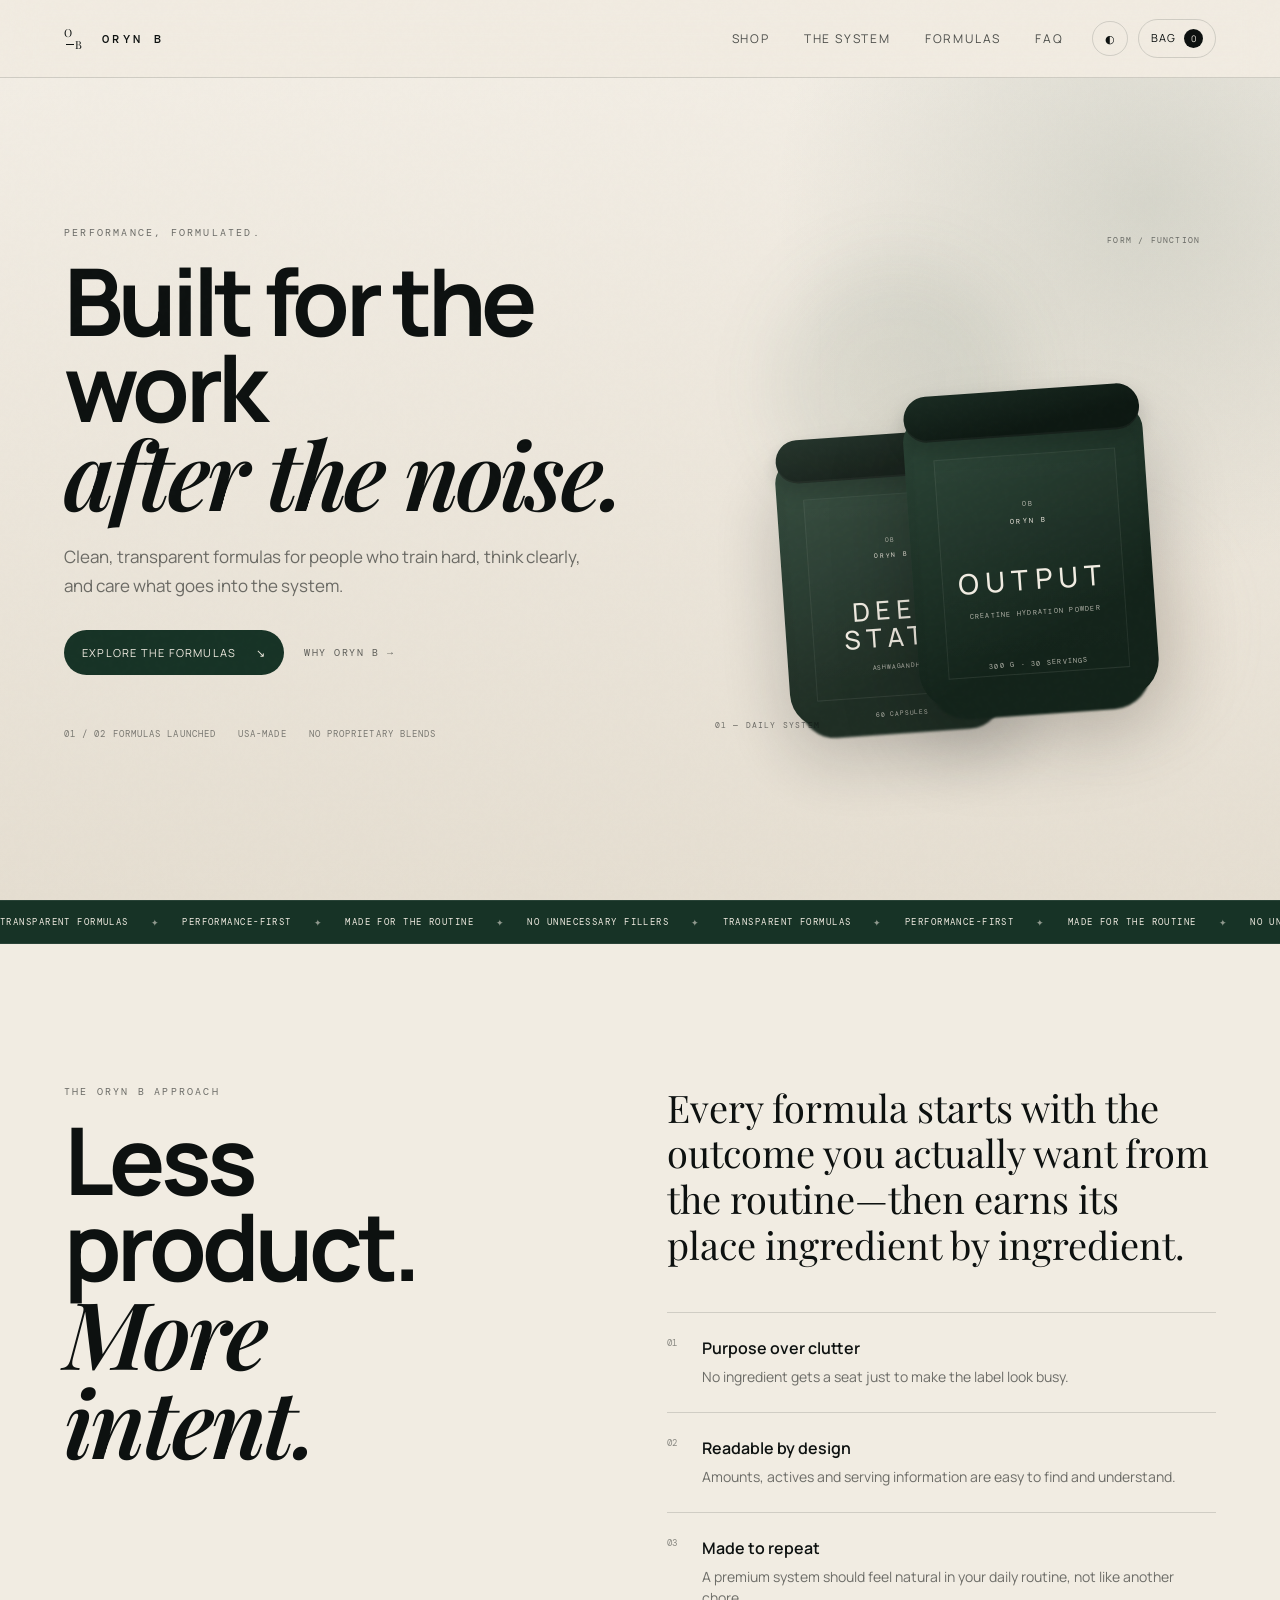
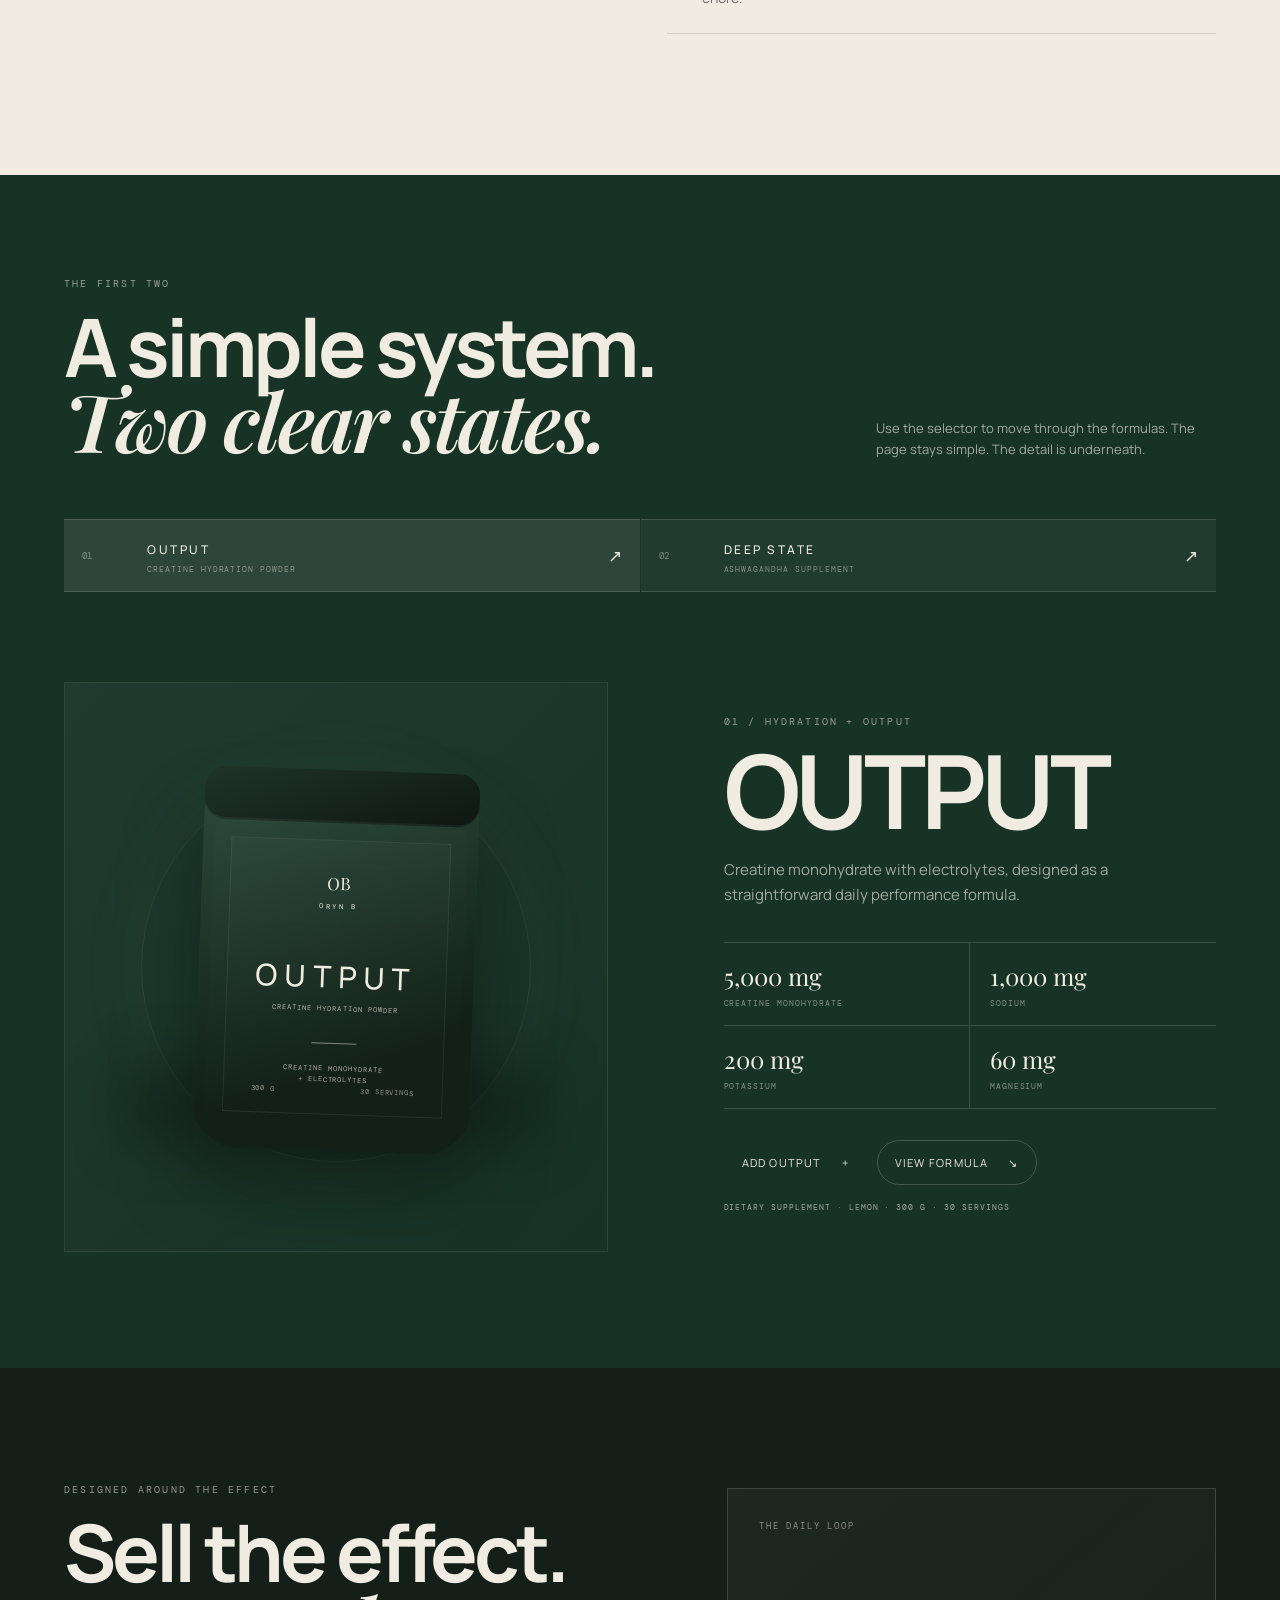
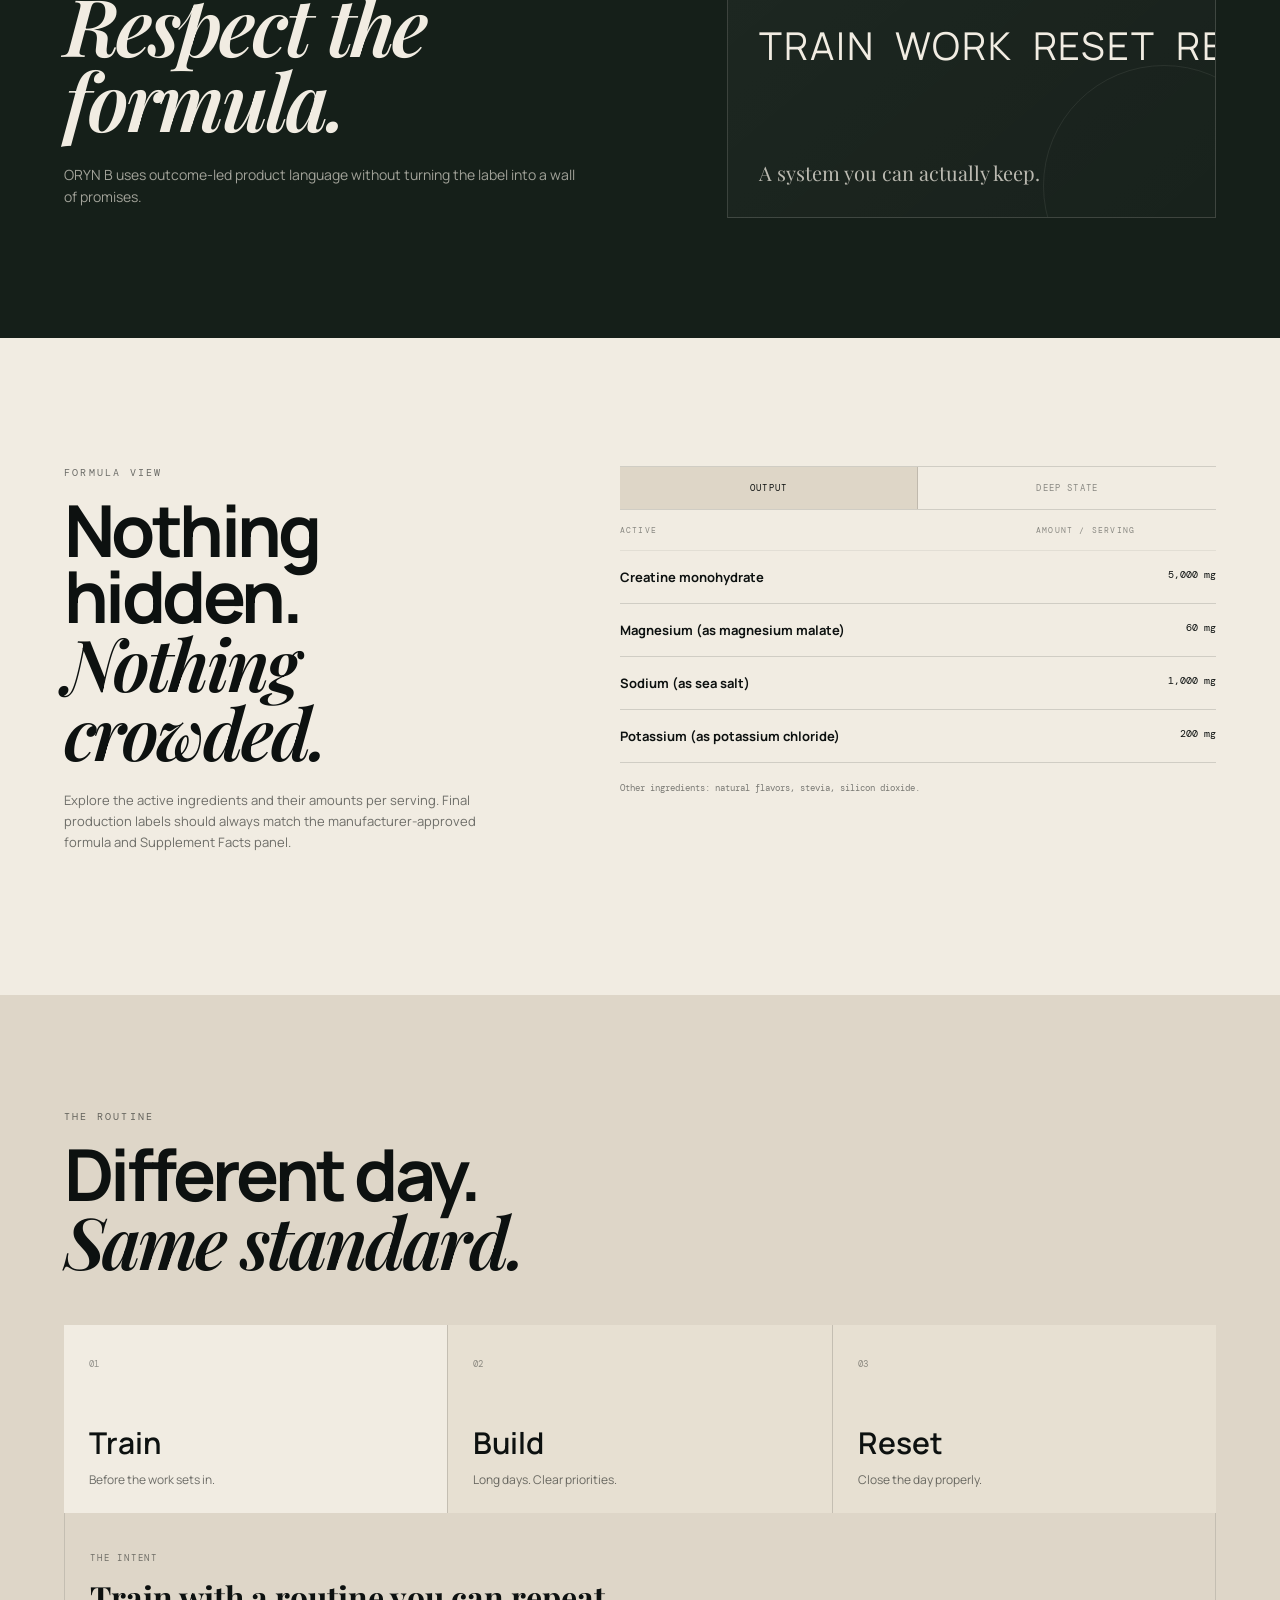
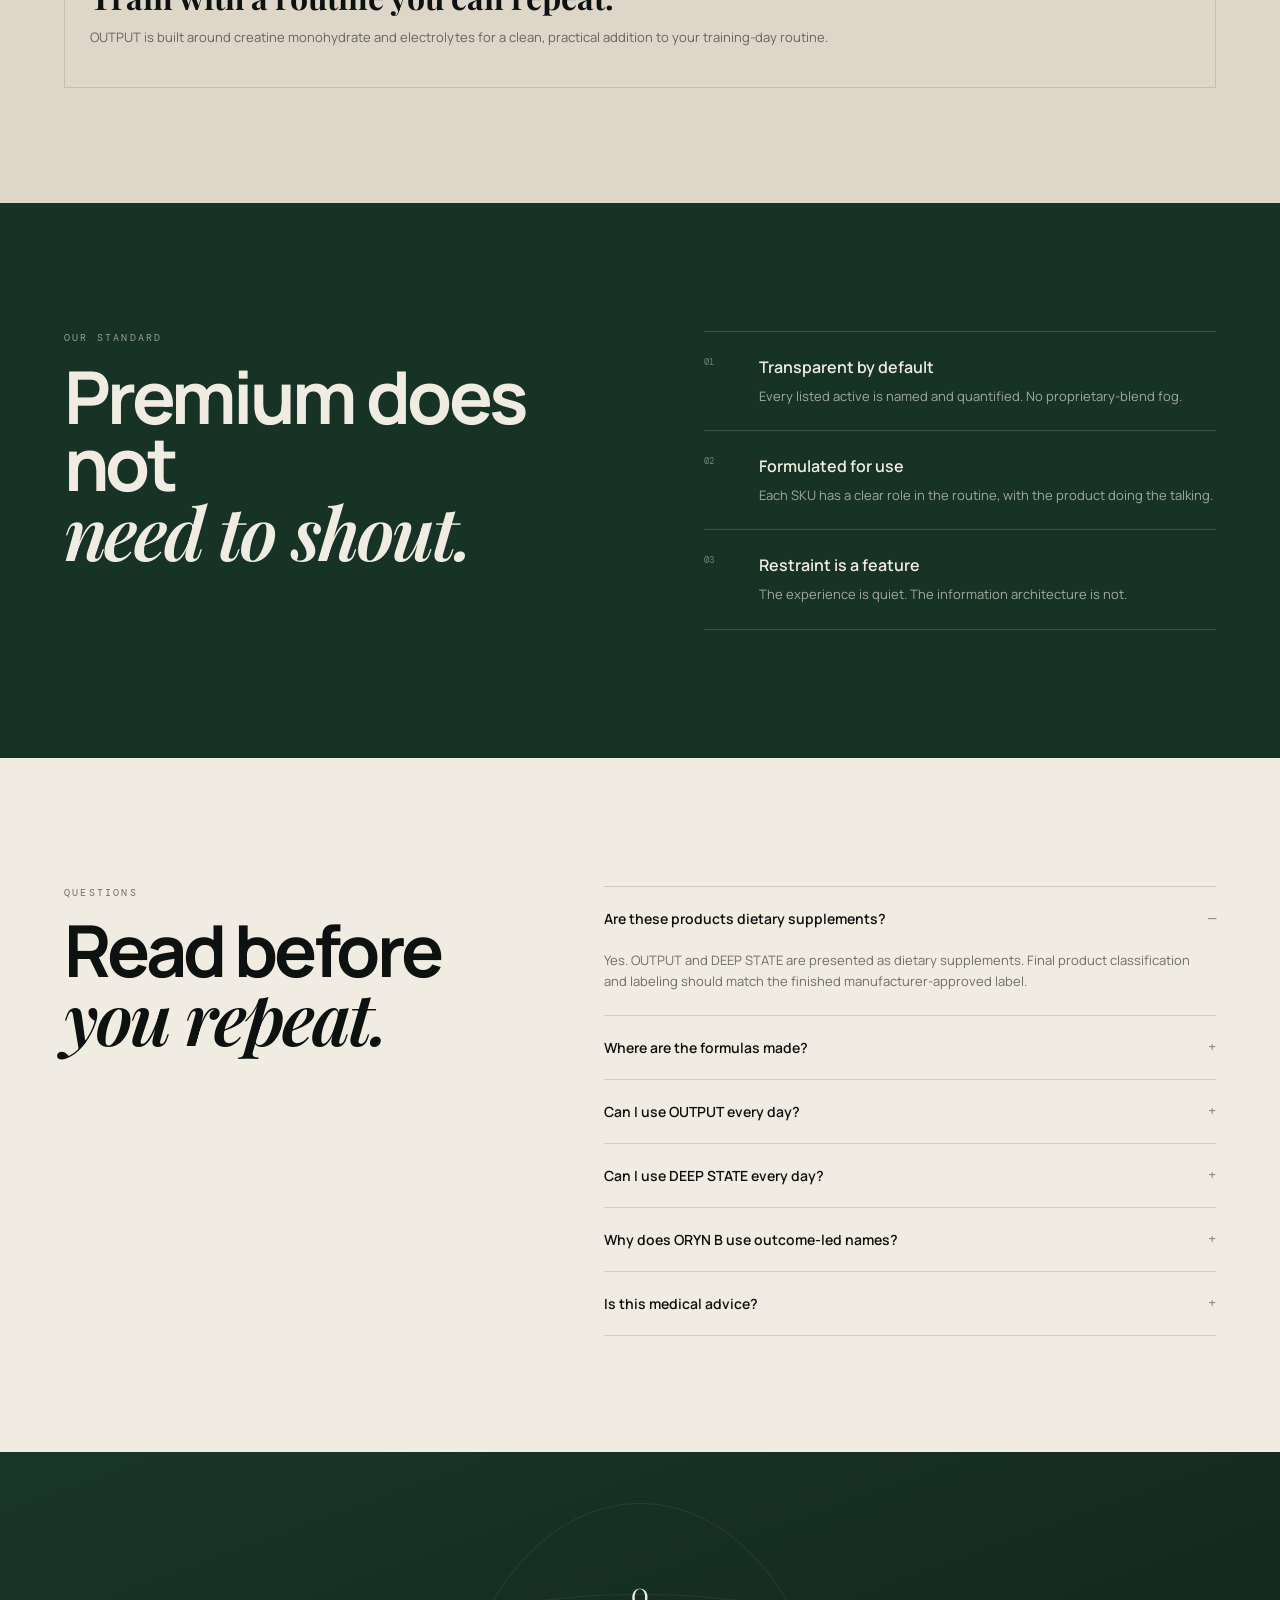
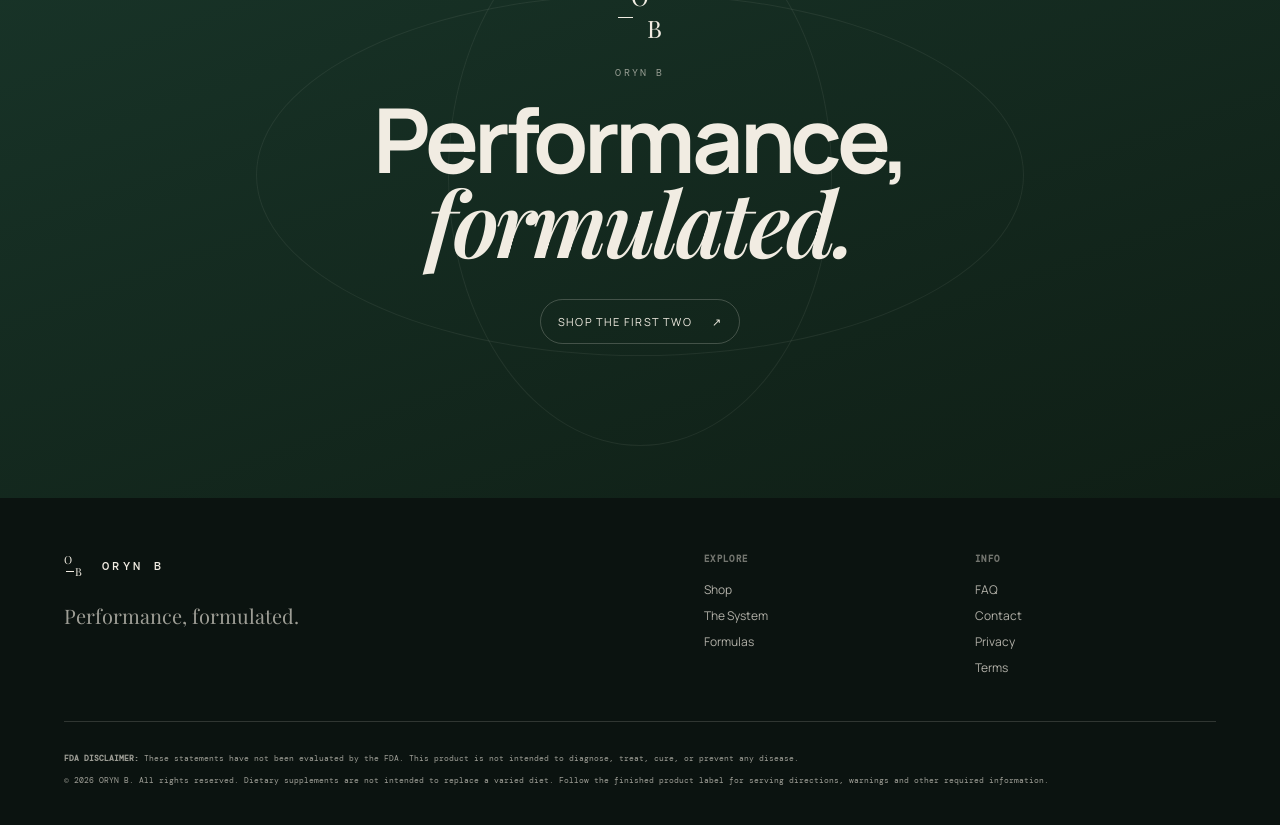
==== index.html @ 21171846 "Add files via upload" ====
<!doctype html>
<html lang="en">
<head>
  <meta charset="utf-8">
  <meta name="viewport" content="width=device-width, initial-scale=1">
  <meta name="theme-color" content="#102319">
  <meta name="description" content="ORYN B — performance, formulated. Focused formulas for the work, training and recovery that matter.">
  <title>ORYN B — Performance, Formulated.</title>
  <link rel="preconnect" href="https://fonts.googleapis.com">
  <link rel="preconnect" href="https://fonts.gstatic.com" crossorigin>
  <link href="https://fonts.googleapis.com/css2?family=DM+Mono:wght@400;500&family=Manrope:wght@400;500;600;700;800&family=Playfair+Display:ital,wght@0,500;0,600;0,700;1,500&display=swap" rel="stylesheet">
  <link rel="stylesheet" href="styles.css">
</head>
<body>
  <div class="site-noise" aria-hidden="true"></div>

  <header class="nav" id="top">
    <a class="brand-lockup" href="#top" aria-label="ORYN B home">
      <span class="brand-mark" aria-hidden="true"><span>O</span><i></i><span>B</span></span>
      <span class="brand-name">ORYN B</span>
    </a>

    <nav class="desktop-nav" aria-label="Primary">
      <a href="#shop">Shop</a>
      <a href="#system">The System</a>
      <a href="#formulas">Formulas</a>
      <a href="#faq">FAQ</a>
    </nav>

    <div class="nav-actions">
      <button class="ghost-icon" id="themeToggle" type="button" aria-label="Toggle color mode">◐</button>
      <button class="bag-button" id="bagOpen" type="button" aria-label="Open bag">Bag <span id="bagCount">0</span></button>
      <button class="menu-button" id="menuOpen" type="button" aria-label="Open menu">Menu</button>
    </div>
  </header>

  <main>
    <section class="hero section-pad">
      <div class="hero-copy reveal">
        <p class="eyebrow">PERFORMANCE, FORMULATED.</p>
        <h1>Built for the work<br><em>after the noise.</em></h1>
        <p class="hero-sub">Clean, transparent formulas for people who train hard, think clearly, and care what goes into the system.</p>
        <div class="hero-actions">
          <a class="button button-dark" href="#shop">Explore the formulas <span>↘</span></a>
          <a class="text-link" href="#system">Why ORYN B <span>→</span></a>
        </div>
        <div class="hero-meta">
          <span>01 / 02 formulas launched</span>
          <span>USA-made</span>
          <span>No proprietary blends</span>
        </div>
      </div>

      <div class="hero-visual reveal" aria-label="ORYN B product system visual">
        <div class="glow orb-one"></div>
        <div class="glow orb-two"></div>
        <div class="hero-grid-lines"></div>
        <div class="product-stage">
          <div class="product-card product-card-back">
            <div class="cap"></div>
            <div class="label">
              <span class="mini-mark">OB</span>
              <small>ORYN B</small>
              <strong>DEEP<br>STATE</strong>
              <span>ASHWAGANDHA</span>
              <div class="rule"></div>
              <span>60 CAPSULES</span>
            </div>
          </div>
          <div class="product-card product-card-front">
            <div class="cap"></div>
            <div class="label">
              <span class="mini-mark">OB</span>
              <small>ORYN B</small>
              <strong>OUTPUT</strong>
              <span>CREATINE HYDRATION POWDER</span>
              <div class="rule"></div>
              <span>300 G · 30 SERVINGS</span>
            </div>
            <div class="accent-orb"></div>
          </div>
        </div>
        <div class="floating-note note-top">FORM / FUNCTION</div>
        <div class="floating-note note-bottom">01 — DAILY SYSTEM</div>
      </div>
    </section>

    <section class="ticker" aria-label="Brand principles">
      <div class="ticker-track">
        <span>TRANSPARENT FORMULAS</span><b>✦</b><span>PERFORMANCE-FIRST</span><b>✦</b><span>MADE FOR THE ROUTINE</span><b>✦</b><span>NO UNNECESSARY FILLERS</span><b>✦</b>
        <span>TRANSPARENT FORMULAS</span><b>✦</b><span>PERFORMANCE-FIRST</span><b>✦</b><span>MADE FOR THE ROUTINE</span><b>✦</b><span>NO UNNECESSARY FILLERS</span><b>✦</b>
      </div>
    </section>

    <section class="section-pad intro-grid reveal" id="system">
      <div>
        <p class="eyebrow">THE ORYN B APPROACH</p>
        <h2>Less product.<br><em>More intent.</em></h2>
      </div>
      <div class="intro-copy">
        <p>Every formula starts with the outcome you actually want from the routine—then earns its place ingredient by ingredient.</p>
        <div class="principles">
          <article><span>01</span><h3>Purpose over clutter</h3><p>No ingredient gets a seat just to make the label look busy.</p></article>
          <article><span>02</span><h3>Readable by design</h3><p>Amounts, actives and serving information are easy to find and understand.</p></article>
          <article><span>03</span><h3>Made to repeat</h3><p>A premium system should feel natural in your daily routine, not like another chore.</p></article>
        </div>
      </div>
    </section>

    <section class="product-section" id="shop">
      <div class="section-pad shop-head reveal">
        <div>
          <p class="eyebrow">THE FIRST TWO</p>
          <h2>A simple system.<br><em>Two clear states.</em></h2>
        </div>
        <p class="shop-head-note">Use the selector to move through the formulas. The page stays simple. The detail is underneath.</p>
      </div>

      <div class="product-selector section-pad reveal">
        <button class="product-tab active" data-product="output" type="button">
          <span class="tab-num">01</span><span><strong>OUTPUT</strong><small>Creatine Hydration Powder</small></span><span class="tab-arrow">↗</span>
        </button>
        <button class="product-tab" data-product="deepstate" type="button">
          <span class="tab-num">02</span><span><strong>DEEP STATE</strong><small>Ashwagandha Supplement</small></span><span class="tab-arrow">↗</span>
        </button>
      </div>

      <div class="product-detail section-pad">
        <div class="product-art reveal" id="productArt">
          <div class="art-halo"></div>
          <div class="art-shadow"></div>
          <div class="art-bottle" data-art="output">
            <div class="art-cap"></div>
            <div class="art-label">
              <div class="label-brand"><span class="mini-mark">OB</span><span>ORYN B</span></div>
              <div class="label-spacer"></div>
              <div class="label-title">OUTPUT</div>
              <div class="label-sub">CREATINE HYDRATION POWDER</div>
              <div class="label-rule"></div>
              <div class="label-note">CREATINE MONOHYDRATE<br>+ ELECTROLYTES</div>
              <div class="label-bottom"><span>300 G</span><span>30 SERVINGS</span></div>
            </div>
          </div>
          <div class="art-bottle art-bottle-deep" data-art="deepstate" hidden>
            <div class="art-cap"></div>
            <div class="art-label">
              <div class="label-brand"><span class="mini-mark">OB</span><span>ORYN B</span></div>
              <div class="label-spacer"></div>
              <div class="label-title">DEEP<br>STATE</div>
              <div class="label-sub">ASHWAGANDHA SUPPLEMENT</div>
              <div class="label-rule"></div>
              <div class="label-note">KSM-66 ASHWAGANDHA<br>+ SUPPORTING ACTIVES</div>
              <div class="label-bottom"><span>60 CAPSULES</span><span>44 G</span></div>
            </div>
          </div>
        </div>

        <div class="product-copy reveal">
          <p class="eyebrow" id="productEyebrow">01 / HYDRATION + OUTPUT</p>
          <h2 id="productTitle">OUTPUT</h2>
          <p class="product-lede" id="productLede">Creatine monohydrate with electrolytes, designed as a straightforward daily performance formula.</p>
          <div class="quick-facts" id="quickFacts">
            <div><span>5,000 mg</span><small>creatine monohydrate</small></div>
            <div><span>1,000 mg</span><small>sodium</small></div>
            <div><span>200 mg</span><small>potassium</small></div>
            <div><span>60 mg</span><small>magnesium</small></div>
          </div>
          <div class="product-ctas">
            <button class="button button-dark add-button" data-add="output" type="button">Add OUTPUT <span>+</span></button>
            <button class="button button-light details-button" data-details="output" type="button">View formula <span>↘</span></button>
          </div>
          <p class="microcopy">Dietary supplement · Lemon · 300 g · 30 servings</p>
        </div>
      </div>
    </section>

    <section class="marquee-panel">
      <div class="section-pad marquee-copy reveal">
        <p class="eyebrow">DESIGNED AROUND THE EFFECT</p>
        <h2>Sell the effect.<br><em>Respect the formula.</em></h2>
        <p>ORYN B uses outcome-led product language without turning the label into a wall of promises.</p>
      </div>
      <div class="marquee-card reveal">
        <div class="card-label">THE DAILY LOOP</div>
        <div class="loop-line"><span>TRAIN</span><i></i><span>WORK</span><i></i><span>RESET</span><i></i><span>REPEAT</span></div>
        <div class="loop-sub">A system you can actually keep.</div>
      </div>
    </section>

    <section class="section-pad formula-section" id="formulas">
      <div class="section-title reveal">
        <p class="eyebrow">FORMULA VIEW</p>
        <h2>Nothing hidden.<br><em>Nothing crowded.</em></h2>
        <p>Explore the active ingredients and their amounts per serving. Final production labels should always match the manufacturer-approved formula and Supplement Facts panel.</p>
      </div>

      <div class="formula-view reveal">
        <div class="formula-controls" role="tablist" aria-label="Choose formula">
          <button class="formula-switch active" data-formula="output" type="button">OUTPUT</button>
          <button class="formula-switch" data-formula="deepstate" type="button">DEEP STATE</button>
        </div>
        <div class="formula-panel active" data-panel="output">
          <div class="formula-header"><span>ACTIVE</span><span>AMOUNT / SERVING</span></div>
          <div class="formula-row"><strong>Creatine monohydrate</strong><span>5,000 mg</span></div>
          <div class="formula-row"><strong>Magnesium (as magnesium malate)</strong><span>60 mg</span></div>
          <div class="formula-row"><strong>Sodium (as sea salt)</strong><span>1,000 mg</span></div>
          <div class="formula-row"><strong>Potassium (as potassium chloride)</strong><span>200 mg</span></div>
          <div class="formula-footer">Other ingredients: natural flavors, stevia, silicon dioxide.</div>
        </div>
        <div class="formula-panel" data-panel="deepstate">
          <div class="formula-header"><span>ACTIVE</span><span>AMOUNT / SERVING</span></div>
          <div class="formula-row"><strong>Vitamin D3</strong><span>20 mcg</span></div>
          <div class="formula-row"><strong>Vitamin B6</strong><span>2.5 mg</span></div>
          <div class="formula-row"><strong>Vitamin B12</strong><span>25 mcg</span></div>
          <div class="formula-row"><strong>KSM-66 Ashwagandha</strong><span>600 mg</span></div>
          <div class="formula-row"><strong>L-Arginine</strong><span>300 mg</span></div>
          <div class="formula-row"><strong>Maca</strong><span>150 mg</span></div>
          <div class="formula-row"><strong>Panax Ginseng</strong><span>100 mg</span></div>
          <div class="formula-row"><strong>Shatavari</strong><span>50 mg</span></div>
          <div class="formula-footer">Capsule: HPMC.</div>
        </div>
      </div>
    </section>

    <section class="section-pad situations">
      <div class="section-title reveal">
        <p class="eyebrow">THE ROUTINE</p>
        <h2>Different day.<br><em>Same standard.</em></h2>
      </div>
      <div class="situation-grid">
        <button class="situation-card active reveal" data-situation="train" type="button"><span>01</span><strong>Train</strong><p>Before the work sets in.</p></button>
        <button class="situation-card reveal" data-situation="build" type="button"><span>02</span><strong>Build</strong><p>Long days. Clear priorities.</p></button>
        <button class="situation-card reveal" data-situation="reset" type="button"><span>03</span><strong>Reset</strong><p>Close the day properly.</p></button>
      </div>
      <div class="situation-detail reveal" id="situationDetail">
        <span class="detail-kicker">THE INTENT</span>
        <h3 id="situationTitle">Train with a routine you can repeat.</h3>
        <p id="situationBody">OUTPUT is built around creatine monohydrate and electrolytes for a clean, practical addition to your training-day routine.</p>
      </div>
    </section>

    <section class="section-pad standards">
      <div class="standards-grid reveal">
        <div>
          <p class="eyebrow">OUR STANDARD</p>
          <h2>Premium does not<br><em>need to shout.</em></h2>
        </div>
        <div class="standards-list">
          <article><span>01</span><div><h3>Transparent by default</h3><p>Every listed active is named and quantified. No proprietary-blend fog.</p></div></article>
          <article><span>02</span><div><h3>Formulated for use</h3><p>Each SKU has a clear role in the routine, with the product doing the talking.</p></div></article>
          <article><span>03</span><div><h3>Restraint is a feature</h3><p>The experience is quiet. The information architecture is not.</p></div></article>
        </div>
      </div>
    </section>

    <section class="section-pad faq-section" id="faq">
      <div class="section-title reveal">
        <p class="eyebrow">QUESTIONS</p>
        <h2>Read before<br><em>you repeat.</em></h2>
      </div>
      <div class="faq-list reveal">
        <details open><summary>Are these products dietary supplements?</summary><p>Yes. OUTPUT and DEEP STATE are presented as dietary supplements. Final product classification and labeling should match the finished manufacturer-approved label.</p></details>
        <details><summary>Where are the formulas made?</summary><p>The current brand direction is USA-made. Production, quality controls, testing and final label details should be confirmed with the contracted manufacturer before launch.</p></details>
        <details><summary>Can I use OUTPUT every day?</summary><p>The intended concept is a daily creatine routine. Follow the final serving instructions on the finished label and consult a qualified healthcare professional for questions about your individual use.</p></details>
        <details><summary>Can I use DEEP STATE every day?</summary><p>The intended concept is a daily supplement routine. Follow the finished label's directions and consult a qualified healthcare professional for questions specific to you.</p></details>
        <details><summary>Why does ORYN B use outcome-led names?</summary><p>The naming system is designed to make the role of each product obvious at a glance: OUTPUT for the training/performance formula and DEEP STATE for the evening-focused formula.</p></details>
        <details><summary>Is this medical advice?</summary><p>No. ORYN B content is general product information and is not medical advice or a diagnosis.</p></details>
      </div>
    </section>

    <section class="closing section-pad reveal">
      <div class="closing-mark" aria-hidden="true"><span>O</span><i></i><span>B</span></div>
      <p class="eyebrow">ORYN B</p>
      <h2>Performance,<br><em>formulated.</em></h2>
      <a class="button button-light" href="#shop">Shop the first two <span>↗</span></a>
    </section>
  </main>

  <footer class="footer section-pad">
    <div class="footer-top">
      <div class="footer-brand">
        <a class="brand-lockup" href="#top">
          <span class="brand-mark" aria-hidden="true"><span>O</span><i></i><span>B</span></span>
          <span class="brand-name">ORYN B</span>
        </a>
        <p>Performance, formulated.</p>
      </div>
      <div class="footer-links">
        <div><strong>Explore</strong><a href="#shop">Shop</a><a href="#system">The System</a><a href="#formulas">Formulas</a></div>
        <div><strong>Info</strong><a href="#faq">FAQ</a><a href="mailto:hello@orynb.com">Contact</a><a href="privacy.html">Privacy</a><a href="terms.html">Terms</a></div>
      </div>
    </div>
    <div class="legal-copy">
      <p><strong>FDA DISCLAIMER:</strong> These statements have not been evaluated by the FDA. This product is not intended to diagnose, treat, cure, or prevent any disease.</p>
      <p>© <span id="year"></span> ORYN B. All rights reserved. Dietary supplements are not intended to replace a varied diet. Follow the finished product label for serving directions, warnings and other required information.</p>
    </div>
  </footer>

  <aside class="drawer" id="bagDrawer" aria-hidden="true">
    <div class="drawer-backdrop" data-close="bag"></div>
    <div class="drawer-panel">
      <div class="drawer-head"><span>Your bag</span><button class="close-button" data-close="bag" type="button">×</button></div>
      <div id="bagItems" class="bag-items"><div class="empty-state">Your bag is empty.<br><small>Pick your supply and lock in.</small></div></div>
      <div class="drawer-bottom">
        <div class="drawer-total"><span>Subtotal</span><strong id="bagTotal">$0</strong></div>
        <button class="button button-dark full" id="checkoutButton" type="button">Connect checkout <span>→</span></button>
        <p class="drawer-note">This GitHub build is storefront UI only. Connect Shopify, Stripe Checkout or another commerce backend before taking payment.</p>
      </div>
    </div>
  </aside>

  <aside class="modal" id="formulaModal" aria-hidden="true">
    <div class="modal-backdrop" data-close="modal"></div>
    <div class="modal-panel" role="dialog" aria-modal="true" aria-labelledby="modalTitle">
      <button class="close-button" data-close="modal" type="button">×</button>
      <p class="eyebrow" id="modalEyebrow">FORMULA</p>
      <h2 id="modalTitle">OUTPUT</h2>
      <p id="modalBody">A transparent look at the current formulation concept.</p>
      <div id="modalFacts"></div>
    </div>
  </aside>

  <aside class="mobile-menu" id="mobileMenu" aria-hidden="true">
    <div class="mobile-menu-inner">
      <button class="close-button" data-close="menu" type="button">×</button>
      <nav>
        <a href="#shop">Shop</a><a href="#system">The System</a><a href="#formulas">Formulas</a><a href="#faq">FAQ</a>
      </nav>
      <p>ORYN B / PERFORMANCE, FORMULATED.</p>
    </div>
  </aside>

  <div class="toast" id="toast" role="status" aria-live="polite"></div>

  <script src="script.js"></script>
</body>
</html>
---- styles.css ----
:root{
  --ink:#0d1110;
  --forest:#173326;
  --forest-2:#214335;
  --sage:#405a4a;
  --cream:#f1ece2;
  --paper:#e7e0d2;
  --sand:#d9c9b3;
  --line:rgba(241,236,226,.16);
  --line-dark:rgba(13,17,16,.14);
  --muted:rgba(241,236,226,.64);
  --muted-dark:rgba(13,17,16,.58);
  --serif:'Playfair Display', Georgia, serif;
  --sans:'Manrope', Arial, sans-serif;
  --mono:'DM Mono', monospace;
  --radius:28px;
  --shadow:0 32px 80px rgba(0,0,0,.22);
}
*{box-sizing:border-box}html{scroll-behavior:smooth}body{margin:0;background:var(--cream);color:var(--ink);font-family:var(--sans);overflow-x:hidden}.site-noise{position:fixed;inset:0;pointer-events:none;opacity:.04;z-index:50;background-image:url("data:image/svg+xml,%3Csvg viewBox='0 0 180 180' xmlns='http://www.w3.org/2000/svg'%3E%3Cfilter id='n'%3E%3CfeTurbulence type='fractalNoise' baseFrequency='.85' numOctaves='3' stitchTiles='stitch'/%3E%3C/filter%3E%3Crect width='100%25' height='100%25' filter='url(%23n)' opacity='.35'/%3E%3C/svg%3E")}.section-pad{padding-left:clamp(22px,5vw,92px);padding-right:clamp(22px,5vw,92px)}a{color:inherit;text-decoration:none}button{font:inherit;color:inherit}.nav{height:78px;padding:0 clamp(22px,5vw,92px);display:flex;align-items:center;justify-content:space-between;background:rgba(241,236,226,.9);backdrop-filter:blur(16px);position:sticky;top:0;z-index:40;border-bottom:1px solid var(--line-dark)}.brand-lockup{display:flex;align-items:center;gap:13px;min-width:max-content}.brand-name{font-family:var(--mono);letter-spacing:.28em;font-size:12px;font-weight:500}.brand-mark{display:grid;grid-template-columns:auto auto;grid-template-rows:auto auto;align-items:center;gap:0;width:25px;height:25px;font-size:11px;font-family:var(--serif);line-height:1}.brand-mark span:first-child{grid-area:1/1/2/3}.brand-mark i{height:1px;background:currentColor;display:block;grid-area:2/1/3/2;margin-left:2px;margin-right:2px}.brand-mark span:last-child{grid-area:2/2/3/3;margin-left:-1px}.desktop-nav{display:flex;gap:34px;margin-left:auto;margin-right:28px;font-size:12px;text-transform:uppercase;letter-spacing:.15em}.desktop-nav a,.footer-links a{opacity:.72;transition:.2s}.desktop-nav a:hover,.footer-links a:hover{opacity:1}.nav-actions{display:flex;align-items:center;gap:10px}.ghost-icon,.bag-button,.menu-button{border:1px solid var(--line-dark);background:transparent;border-radius:999px;padding:9px 12px;font-size:11px;letter-spacing:.08em;text-transform:uppercase;cursor:pointer}.bag-button span{display:inline-grid;place-items:center;min-width:19px;height:19px;border-radius:50%;margin-left:5px;background:var(--ink);color:var(--cream);font-size:9px}.menu-button{display:none}.hero{min-height:calc(100vh - 78px);display:grid;grid-template-columns:1.03fr .97fr;gap:5vw;align-items:center;padding-top:clamp(40px,6vw,86px);padding-bottom:clamp(55px,7vw,100px);background:radial-gradient(circle at 90% 15%,rgba(64,90,74,.15),transparent 28%),linear-gradient(180deg,#f2ede4 0%,#e5ded1 100%)}.eyebrow{font-family:var(--mono);font-size:10px;letter-spacing:.22em;text-transform:uppercase;opacity:.58;margin:0 0 19px}.hero h1,.section-title h2,.shop-head h2,.intro-grid h2,.marquee-copy h2,.standards h2,.closing h2{font-size:clamp(49px,7.3vw,104px);line-height:.92;letter-spacing:-.05em;margin:0;font-weight:700}.hero h1 em,.section-title h2 em,.shop-head h2 em,.intro-grid h2 em,.marquee-copy h2 em,.standards h2 em,.closing h2 em{font-family:var(--serif);font-weight:600;letter-spacing:-.04em}.hero-sub{max-width:545px;font-size:17px;line-height:1.65;color:var(--muted-dark);margin:25px 0 0}.hero-actions{display:flex;gap:20px;align-items:center;margin-top:30px}.button{display:inline-flex;align-items:center;justify-content:center;gap:20px;border-radius:999px;border:1px solid transparent;padding:14px 17px;font-size:11px;letter-spacing:.11em;text-transform:uppercase;cursor:pointer;transition:transform .2s ease,background .2s ease}.button:hover{transform:translateY(-2px)}.button-dark{background:var(--forest);color:var(--cream)}.button-light{background:transparent;border-color:var(--line-dark)}.full{width:100%}.text-link{font-family:var(--mono);font-size:10px;letter-spacing:.15em;text-transform:uppercase;opacity:.62}.text-link:hover{opacity:1}.hero-meta{margin-top:53px;display:flex;gap:22px;flex-wrap:wrap;font-family:var(--mono);font-size:9px;letter-spacing:.12em;text-transform:uppercase;opacity:.5}.hero-visual{min-height:590px;position:relative;display:grid;place-items:center}.hero-grid-lines{position:absolute;inset:7% 0;background:linear-gradient(90deg,transparent 49.8%,rgba(13,17,16,.08) 50%,transparent 50.2%),linear-gradient(0deg,transparent 49.8%,rgba(13,17,16,.08) 50%,transparent 50.2%);background-size:50% 100%,100% 50%;mask-image:radial-gradient(circle,#000 0 42%,transparent 75%)}.glow{position:absolute;border-radius:50%;filter:blur(35px);opacity:.55}.orb-one{width:250px;height:250px;background:rgba(64,90,74,.18);left:16%;top:12%}.orb-two{width:180px;height:180px;background:rgba(217,201,179,.48);right:4%;bottom:10%}.product-stage{position:relative;width:min(430px,80%);height:550px;transform:rotate(-4deg)}.product-card{position:absolute;width:57%;aspect-ratio:.82;bottom:9%;border-radius:26px 26px 38px 38px;background:linear-gradient(155deg,#2b4436,#13231a 70%);box-shadow:var(--shadow);overflow:visible}.product-card:before{content:"";position:absolute;inset:6% 4% -4%;background:inherit;border-radius:inherit;filter:blur(1px);z-index:-1}.product-card-back{left:6%;transform:scale(.92) translateY(24px);opacity:.94}.product-card-front{right:4%;z-index:2}.cap{position:absolute;top:-7%;left:1%;right:1%;height:16%;border-radius:24px;background:linear-gradient(170deg,#1b2c23,#0d1812 68%);box-shadow:inset 0 -2px rgba(255,255,255,.04),0 10px 20px rgba(0,0,0,.18)}.label{position:absolute;inset:15% 12% 10%;border:1px solid rgba(241,236,226,.08);display:flex;flex-direction:column;align-items:center;text-align:center;color:var(--cream);padding:13% 8% 8%;background:linear-gradient(180deg,rgba(255,255,255,.02),rgba(255,255,255,0))}.mini-mark{font-family:var(--serif);font-size:17px}.label small{font-family:var(--mono);letter-spacing:.33em;font-size:7px;margin-top:8px}.label strong{font-size:28px;letter-spacing:.22em;font-weight:500;margin-top:40px;line-height:1.05}.label span{font-family:var(--mono);font-size:7px;letter-spacing:.18em;margin-top:13px;opacity:.7}.rule{height:1px;width:34%;background:rgba(241,236,226,.55);margin-top:29px}.floating-note{position:absolute;font-family:var(--mono);font-size:8px;letter-spacing:.15em;color:rgba(13,17,16,.55);text-transform:uppercase}.note-top{right:3%;top:8%}.note-bottom{left:5%;bottom:8%}.ticker{background:var(--forest);color:var(--cream);overflow:hidden;white-space:nowrap;border-top:1px solid rgba(255,255,255,.08);border-bottom:1px solid rgba(255,255,255,.08)}.ticker-track{display:inline-flex;align-items:center;gap:22px;padding:15px 0;min-width:max-content;animation:marquee 27s linear infinite;font-family:var(--mono);font-size:9px;letter-spacing:.16em}.ticker b{font-family:var(--serif);font-weight:500;opacity:.55}@keyframes marquee{from{transform:translateX(0)}to{transform:translateX(-50%)}}.intro-grid{display:grid;grid-template-columns:.9fr 1.1fr;gap:12vw;padding-top:clamp(85px,11vw,170px);padding-bottom:clamp(85px,11vw,170px)}.intro-copy>p{font-family:var(--serif);font-size:clamp(25px,3vw,38px);line-height:1.2;max-width:660px;margin:0}.principles{margin-top:45px;border-top:1px solid var(--line-dark)}.principles article{display:grid;grid-template-columns:35px 1fr;grid-template-rows:auto auto;padding:24px 0;border-bottom:1px solid var(--line-dark)}.principles span{font-family:var(--mono);font-size:9px;opacity:.45}.principles h3{margin:0;font-size:16px;font-weight:600}.principles p{grid-column:2;margin:7px 0 0;max-width:560px;color:var(--muted-dark);font-size:14px;line-height:1.55}.product-section{background:var(--forest);color:var(--cream);padding-top:clamp(75px,8vw,125px);padding-bottom:clamp(80px,9vw,135px)}.shop-head{display:grid;grid-template-columns:1fr 340px;gap:80px;align-items:end}.shop-head h2{font-size:clamp(46px,6.3vw,86px)}.shop-head-note{margin:0;color:var(--muted);font-size:13px;line-height:1.6}.product-selector{display:grid;grid-template-columns:1fr 1fr;margin-top:60px;gap:1px}.product-tab{background:rgba(255,255,255,.045);border:0;border-top:1px solid var(--line);border-bottom:1px solid var(--line);padding:17px 18px;display:grid;grid-template-columns:45px 1fr 30px;gap:20px;align-items:center;text-align:left;cursor:pointer;color:var(--cream);transition:.25s}.product-tab.active{background:rgba(241,236,226,.1)}.product-tab:hover{background:rgba(241,236,226,.08)}.tab-num{font-family:var(--mono);font-size:9px;opacity:.42}.product-tab strong{font-size:12px;letter-spacing:.21em;font-weight:500}.product-tab small{display:block;font-family:var(--mono);font-size:8px;letter-spacing:.12em;opacity:.47;margin-top:5px;text-transform:uppercase}.tab-arrow{font-size:17px;text-align:right}.product-detail{display:grid;grid-template-columns:1.05fr .95fr;gap:9vw;align-items:center;padding-top:90px}.product-art{min-height:570px;position:relative;display:grid;place-items:center;background:radial-gradient(circle at 50% 48%,rgba(116,143,125,.22),transparent 35%),linear-gradient(135deg,rgba(255,255,255,.04),rgba(255,255,255,0));border:1px solid rgba(241,236,226,.08);overflow:hidden}.art-halo{position:absolute;width:390px;height:390px;border-radius:50%;border:1px solid rgba(241,236,226,.07);box-shadow:0 0 80px rgba(217,201,179,.05)}.art-shadow{position:absolute;width:420px;height:80px;background:rgba(0,0,0,.25);filter:blur(28px);bottom:19%}.art-bottle{position:relative;width:min(275px,52%);aspect-ratio:.78;transform:rotate(2deg);border-radius:24px 24px 30px 30px;background:linear-gradient(160deg,#2b493a,#122018 72%);box-shadow:0 38px 80px rgba(0,0,0,.34);z-index:2}.art-bottle:after{content:"";position:absolute;inset:7% 4% -2%;background:inherit;border-radius:inherit;z-index:-1;filter:blur(1px)}.art-cap{position:absolute;left:0;right:0;top:-6%;height:15%;border-radius:21px;background:linear-gradient(160deg,#203428,#0d1712);box-shadow:inset 0 -2px rgba(255,255,255,.05)}.art-label{position:absolute;inset:14% 10% 8%;border:1px solid rgba(241,236,226,.08);padding:11% 10% 7%;display:flex;flex-direction:column;align-items:center;text-align:center;background:linear-gradient(180deg,rgba(255,255,255,.018),rgba(255,255,255,0))}.label-brand{display:flex;flex-direction:column;align-items:center;gap:8px;font-family:var(--mono);font-size:7px;letter-spacing:.35em}.label-brand .mini-mark{font-family:var(--serif);font-size:17px;letter-spacing:0}.label-spacer{flex:1}.label-title{font-size:30px;letter-spacing:.24em;font-weight:500;line-height:1}.label-sub{font-family:var(--mono);font-size:7px;letter-spacing:.15em;margin-top:12px;opacity:.72}.label-rule{height:1px;width:28%;background:rgba(241,236,226,.5);margin:30px 0 20px}.label-note{font-family:var(--mono);font-size:7px;line-height:1.55;letter-spacing:.14em;opacity:.68}.label-bottom{margin-top:auto;width:100%;display:flex;justify-content:space-between;gap:12px;font-family:var(--mono);font-size:7px;letter-spacing:.12em;opacity:.58}.product-copy .eyebrow{color:var(--cream)}.product-copy h2{font-size:clamp(60px,8vw,108px);line-height:.84;letter-spacing:-.05em;margin:0}.product-lede{max-width:500px;color:var(--muted);font-size:15px;line-height:1.65;margin:25px 0 34px}.quick-facts{display:grid;grid-template-columns:1fr 1fr;border-top:1px solid var(--line);border-bottom:1px solid var(--line);margin-bottom:31px}.quick-facts div{padding:17px 0;border-bottom:1px solid var(--line);display:flex;flex-direction:column;gap:6px}.quick-facts div:nth-last-child(-n+2){border-bottom:0}.quick-facts div:nth-child(odd){padding-right:20px;border-right:1px solid var(--line)}.quick-facts div:nth-child(even){padding-left:20px}.quick-facts span{font-family:var(--serif);font-size:24px}.quick-facts small{font-family:var(--mono);font-size:8px;letter-spacing:.12em;text-transform:uppercase;opacity:.5}.product-ctas{display:flex;gap:10px;flex-wrap:wrap}.product-copy .button-light{color:var(--cream);border-color:rgba(241,236,226,.2)}.microcopy{font-family:var(--mono);font-size:8px;letter-spacing:.12em;text-transform:uppercase;color:var(--muted);margin-top:17px}.marquee-panel{background:#151f19;color:var(--cream);display:grid;grid-template-columns:1.08fr .92fr;padding:clamp(80px,9vw,130px) clamp(22px,5vw,92px);gap:7vw;align-items:center}.marquee-copy{padding:0}.marquee-copy h2{font-size:clamp(51px,6.2vw,85px)}.marquee-copy>p:last-child{max-width:520px;color:var(--muted);font-size:14px;line-height:1.6;margin-top:26px}.marquee-card{min-height:330px;border:1px solid var(--line);padding:31px;display:flex;flex-direction:column;justify-content:space-between;background:linear-gradient(140deg,rgba(255,255,255,.04),rgba(255,255,255,.01));position:relative;overflow:hidden}.marquee-card:after{content:"";position:absolute;width:240px;height:240px;border-radius:50%;right:-70px;bottom:-90px;border:1px solid rgba(241,236,226,.08)}.card-label,.detail-kicker{font-family:var(--mono);font-size:9px;letter-spacing:.2em;text-transform:uppercase;opacity:.52}.loop-line{font-size:clamp(24px,3vw,40px);display:flex;align-items:center;gap:10px;letter-spacing:.05em}.loop-line i{width:9px;height:9px;border-radius:50%;background:var(--sand);opacity:.75}.loop-sub{font-family:var(--serif);font-size:20px;opacity:.75}.formula-section{padding-top:clamp(80px,10vw,150px);padding-bottom:clamp(85px,10vw,150px);display:grid;grid-template-columns:.85fr 1.15fr;gap:9vw;align-items:start}.section-title h2{font-size:clamp(46px,5.6vw,76px)}.section-title>p:last-child{max-width:480px;font-size:13px;line-height:1.65;color:var(--muted-dark);margin-top:22px}.formula-view{border-top:1px solid var(--line-dark)}.formula-controls{display:flex;border-bottom:1px solid var(--line-dark)}.formula-switch{flex:1;border:0;border-right:1px solid var(--line-dark);padding:15px;background:transparent;font-family:var(--mono);font-size:9px;letter-spacing:.13em;text-transform:uppercase;cursor:pointer;opacity:.45}.formula-switch:last-child{border-right:0}.formula-switch.active{opacity:1;background:#ded6c7}.formula-panel{display:none}.formula-panel.active{display:block}.formula-header,.formula-row{display:grid;grid-template-columns:1fr 180px;gap:20px}.formula-header{padding:15px 0;font-family:var(--mono);font-size:8px;letter-spacing:.15em;opacity:.45;border-bottom:1px solid var(--line-dark)}.formula-row{padding:17px 0;border-bottom:1px solid var(--line-dark);font-size:13px}.formula-row span{font-family:var(--mono);font-size:10px;text-align:right}.formula-footer{padding:18px 0;font-family:var(--mono);font-size:9px;line-height:1.6;opacity:.52}.situations{padding-top:clamp(80px,9vw,140px);padding-bottom:clamp(80px,9vw,140px);background:#ded6c8}.situation-grid{display:grid;grid-template-columns:repeat(3,1fr);gap:1px;margin-top:48px;background:rgba(13,17,16,.12)}.situation-card{background:#e7e0d2;border:0;padding:25px;text-align:left;cursor:pointer;min-height:180px;position:relative;transition:.25s}.situation-card:hover,.situation-card.active{background:#f1ece2}.situation-card span{font-family:var(--mono);font-size:9px;opacity:.42}.situation-card strong{display:block;font-size:30px;font-weight:600;margin-top:50px}.situation-card p{font-size:12px;color:var(--muted-dark);margin:8px 0 0}.situation-detail{border:1px solid rgba(13,17,16,.12);border-top:0;padding:31px 25px;min-height:175px}.situation-detail h3{font-family:var(--serif);font-size:32px;line-height:1.1;max-width:800px;margin:13px 0}.situation-detail p{max-width:750px;margin:0;color:var(--muted-dark);font-size:13px;line-height:1.6}.standards{padding-top:clamp(90px,10vw,145px);padding-bottom:clamp(90px,10vw,145px);background:var(--forest);color:var(--cream)}.standards-grid{display:grid;grid-template-columns:1fr 1fr;gap:10vw;align-items:start}.standards h2{font-size:clamp(47px,5.7vw,79px)}.standards-list{border-top:1px solid var(--line)}.standards-list article{display:grid;grid-template-columns:35px 1fr;gap:20px;padding:24px 0;border-bottom:1px solid var(--line)}.standards-list article>span{font-family:var(--mono);font-size:9px;opacity:.42}.standards-list h3{margin:0;font-size:16px;font-weight:600}.standards-list p{margin:8px 0 0;font-size:13px;line-height:1.55;color:var(--muted)}.faq-section{padding-top:clamp(80px,10vw,150px);padding-bottom:clamp(70px,9vw,130px);display:grid;grid-template-columns:.82fr 1.18fr;gap:9vw}.faq-list{border-top:1px solid var(--line-dark)}details{border-bottom:1px solid var(--line-dark)}summary{list-style:none;cursor:pointer;display:flex;justify-content:space-between;gap:20px;padding:22px 0;font-size:14px;font-weight:600}summary::-webkit-details-marker{display:none}summary:after{content:"+";font-family:var(--mono);font-weight:400;opacity:.45}details[open] summary:after{content:"—"}details p{max-width:760px;padding:0 20px 23px 0;margin:0;color:var(--muted-dark);font-size:13px;line-height:1.65}.closing{padding-top:clamp(85px,10vw,150px);padding-bottom:clamp(110px,12vw,180px);background:linear-gradient(160deg,#19362a,#0f1e15);color:var(--cream);text-align:center;position:relative;overflow:hidden}.closing:before,.closing:after{content:"";position:absolute;border:1px solid rgba(241,236,226,.07);border-radius:50%;inset:8% 35%}.closing:after{inset:22% 20%}.closing-mark{position:relative;z-index:2;display:grid;grid-template-columns:1fr 1fr;grid-template-rows:1fr 1fr;width:58px;height:58px;margin:0 auto 28px;font-family:var(--serif);font-size:24px}.closing-mark span:first-child{grid-area:1/1/2/3}.closing-mark i{height:1px;background:currentColor;grid-area:2/1/3/2;margin:5px 7px 0}.closing-mark span:last-child{grid-area:2/2/3/3}.closing .eyebrow{color:var(--cream)}.closing h2{position:relative;z-index:2;font-size:clamp(53px,7vw,96px)}.closing .button{position:relative;z-index:2;margin-top:34px;color:var(--cream);border-color:rgba(241,236,226,.22)}.footer{background:#0b1310;color:var(--cream);padding-top:55px;padding-bottom:30px}.footer-top{display:grid;grid-template-columns:1fr 1fr;gap:10vw}.footer-brand p{color:var(--muted);font-family:var(--serif);font-size:20px;margin:24px 0 0}.footer-links{display:grid;grid-template-columns:1fr 1fr;gap:30px}.footer-links div{display:flex;flex-direction:column;gap:9px}.footer-links strong{font-family:var(--mono);font-size:9px;letter-spacing:.15em;text-transform:uppercase;margin-bottom:7px;opacity:.45}.footer-links a{font-size:12px}.legal-copy{border-top:1px solid var(--line);margin-top:45px;padding-top:22px;font-family:var(--mono);font-size:8px;line-height:1.7;color:var(--muted)}.drawer,.modal,.mobile-menu{position:fixed;inset:0;z-index:60;display:none}.drawer.open,.modal.open,.mobile-menu.open{display:block}.drawer-backdrop,.modal-backdrop{position:absolute;inset:0;background:rgba(4,10,7,.65);backdrop-filter:blur(5px)}.drawer-panel{position:absolute;top:0;right:0;height:100%;width:min(480px,100%);background:var(--cream);padding:25px;display:flex;flex-direction:column;box-shadow:-30px 0 80px rgba(0,0,0,.22)}.drawer-head,.modal-panel .eyebrow{display:flex;justify-content:space-between;align-items:center}.drawer-head{font-family:var(--mono);font-size:10px;letter-spacing:.16em;text-transform:uppercase;padding-bottom:20px;border-bottom:1px solid var(--line-dark)}.close-button{border:1px solid var(--line-dark);background:transparent;border-radius:999px;width:34px;height:34px;cursor:pointer}.bag-items{flex:1;padding-top:20px;overflow:auto}.empty-state{font-family:var(--serif);font-size:28px;line-height:1.15;padding-top:25vh}.empty-state small{font-family:var(--mono);font-size:9px;letter-spacing:.11em;line-height:1.6;color:var(--muted-dark)}.bag-item{display:grid;grid-template-columns:1fr auto;gap:20px;padding:19px 0;border-bottom:1px solid var(--line-dark)}.bag-item strong{font-size:13px}.bag-item small{display:block;font-family:var(--mono);font-size:8px;letter-spacing:.12em;opacity:.5;margin-top:5px}.bag-item button{border:1px solid var(--line-dark);background:transparent;border-radius:999px;padding:7px 10px;font-size:10px;cursor:pointer}.drawer-bottom{border-top:1px solid var(--line-dark);padding-top:18px}.drawer-total{display:flex;justify-content:space-between;font-family:var(--mono);font-size:10px;letter-spacing:.12em;text-transform:uppercase;margin-bottom:15px}.drawer-note{font-family:var(--mono);font-size:8px;line-height:1.5;color:var(--muted-dark);margin:11px 0 0}.modal-panel{position:absolute;left:50%;top:50%;transform:translate(-50%,-50%);width:min(700px,calc(100% - 36px));max-height:82vh;overflow:auto;background:var(--cream);padding:30px}.modal-panel h2{font-size:58px;letter-spacing:-.05em;line-height:.9;margin:5px 0}.modal-panel>p:not(.eyebrow){max-width:600px;color:var(--muted-dark);font-size:13px;line-height:1.6}.modal-panel .close-button{position:absolute;right:22px;top:22px}.modal-fact{display:grid;grid-template-columns:1fr auto;gap:20px;padding:14px 0;border-bottom:1px solid var(--line-dark);font-size:12px}.modal-fact span:last-child{font-family:var(--mono);font-size:10px}.mobile-menu{background:var(--forest);color:var(--cream);padding:26px}.mobile-menu-inner{height:100%;display:flex;flex-direction:column;align-items:flex-end}.mobile-menu nav{width:100%;margin-top:18vh;display:flex;flex-direction:column;align-items:flex-start;gap:18px}.mobile-menu nav a{font-size:42px;line-height:.95;letter-spacing:-.04em}.mobile-menu p{margin-top:auto;width:100%;font-family:var(--mono);font-size:9px;letter-spacing:.14em;opacity:.45}.toast{position:fixed;left:50%;bottom:24px;transform:translate(-50%,20px);opacity:0;pointer-events:none;z-index:80;background:var(--forest);color:var(--cream);border:1px solid rgba(241,236,226,.15);padding:12px 17px;border-radius:999px;font-family:var(--mono);font-size:9px;letter-spacing:.08em;text-transform:uppercase;transition:.25s}.toast.show{transform:translate(-50%,0);opacity:1}.reveal{opacity:0;transform:translateY(22px);transition:opacity .7s ease,transform .7s ease}.reveal.visible{opacity:1;transform:none}@media(max-width:900px){.desktop-nav{display:none}.menu-button{display:block}.hero{grid-template-columns:1fr}.hero-visual{min-height:500px}.intro-grid,.formula-section,.faq-section,.standards-grid,.marquee-panel{grid-template-columns:1fr;gap:60px}.shop-head{grid-template-columns:1fr;gap:30px}.product-selector{grid-template-columns:1fr}.product-detail{grid-template-columns:1fr;gap:55px}.product-copy h2{font-size:80px}.marquee-panel{padding-left:clamp(22px,5vw,92px);padding-right:clamp(22px,5vw,92px)}.footer-top{grid-template-columns:1fr;gap:50px}}
@media(max-width:620px){.nav{height:68px}.ghost-icon{display:none}.hero{min-height:auto;padding-top:54px}.hero h1{font-size:54px}.hero-sub{font-size:15px}.hero-meta{margin-top:35px}.hero-visual{min-height:420px}.product-stage{height:400px}.product-card{width:57%}.label strong{font-size:22px}.ticker-track{font-size:8px;gap:14px}.intro-grid{padding-top:75px;padding-bottom:75px}.intro-grid h2,.shop-head h2,.section-title h2,.standards h2{font-size:48px}.product-section{padding-top:70px;padding-bottom:80px}.product-detail{padding-top:55px}.product-art{min-height:470px}.art-bottle{width:54%}.product-copy h2{font-size:72px}.quick-facts{grid-template-columns:1fr}.quick-facts div,.quick-facts div:nth-child(odd),.quick-facts div:nth-child(even){padding:14px 0;border-right:0;border-bottom:1px solid var(--line)}.quick-facts div:last-child{border-bottom:0}.marquee-card{min-height:280px}.loop-line{font-size:20px;gap:6px}.loop-line i{width:6px;height:6px}.formula-header,.formula-row{grid-template-columns:1fr 115px}.situation-grid{grid-template-columns:1fr}.situation-card{min-height:145px}.situation-card strong{margin-top:28px}.situation-detail h3{font-size:26px}.faq-section{gap:45px}.footer-links{grid-template-columns:1fr 1fr}.closing h2{font-size:55px}.desktop-nav{display:none}}
@media(prefers-reduced-motion:reduce){html{scroll-behavior:auto}.ticker-track{animation:none}.reveal{transition:none}}
.dark-mode{--cream:#0f1713;--paper:#17221b;--ink:#f1ece2;--line-dark:rgba(241,236,226,.16);--muted-dark:rgba(241,236,226,.58)}.dark-mode .nav{background:rgba(15,23,19,.88);border-color:var(--line)}.dark-mode .hero{background:radial-gradient(circle at 90% 15%,rgba(64,90,74,.2),transparent 28%),linear-gradient(180deg,#111b16 0%,#18231d 100%);color:var(--cream)}.dark-mode .button-light{border-color:rgba(241,236,226,.2)}.dark-mode .intro-grid,.dark-mode .formula-section,.dark-mode .faq-section{color:var(--cream)}.dark-mode .product-tab{border-color:var(--line)}.dark-mode .formula-switch.active,.dark-mode .situation-card{background:#17221b}.dark-mode .situation-card:hover,.dark-mode .situation-card.active{background:#1b2a21}.dark-mode .situations{background:#132019}.dark-mode .situation-detail{border-color:var(--line)}
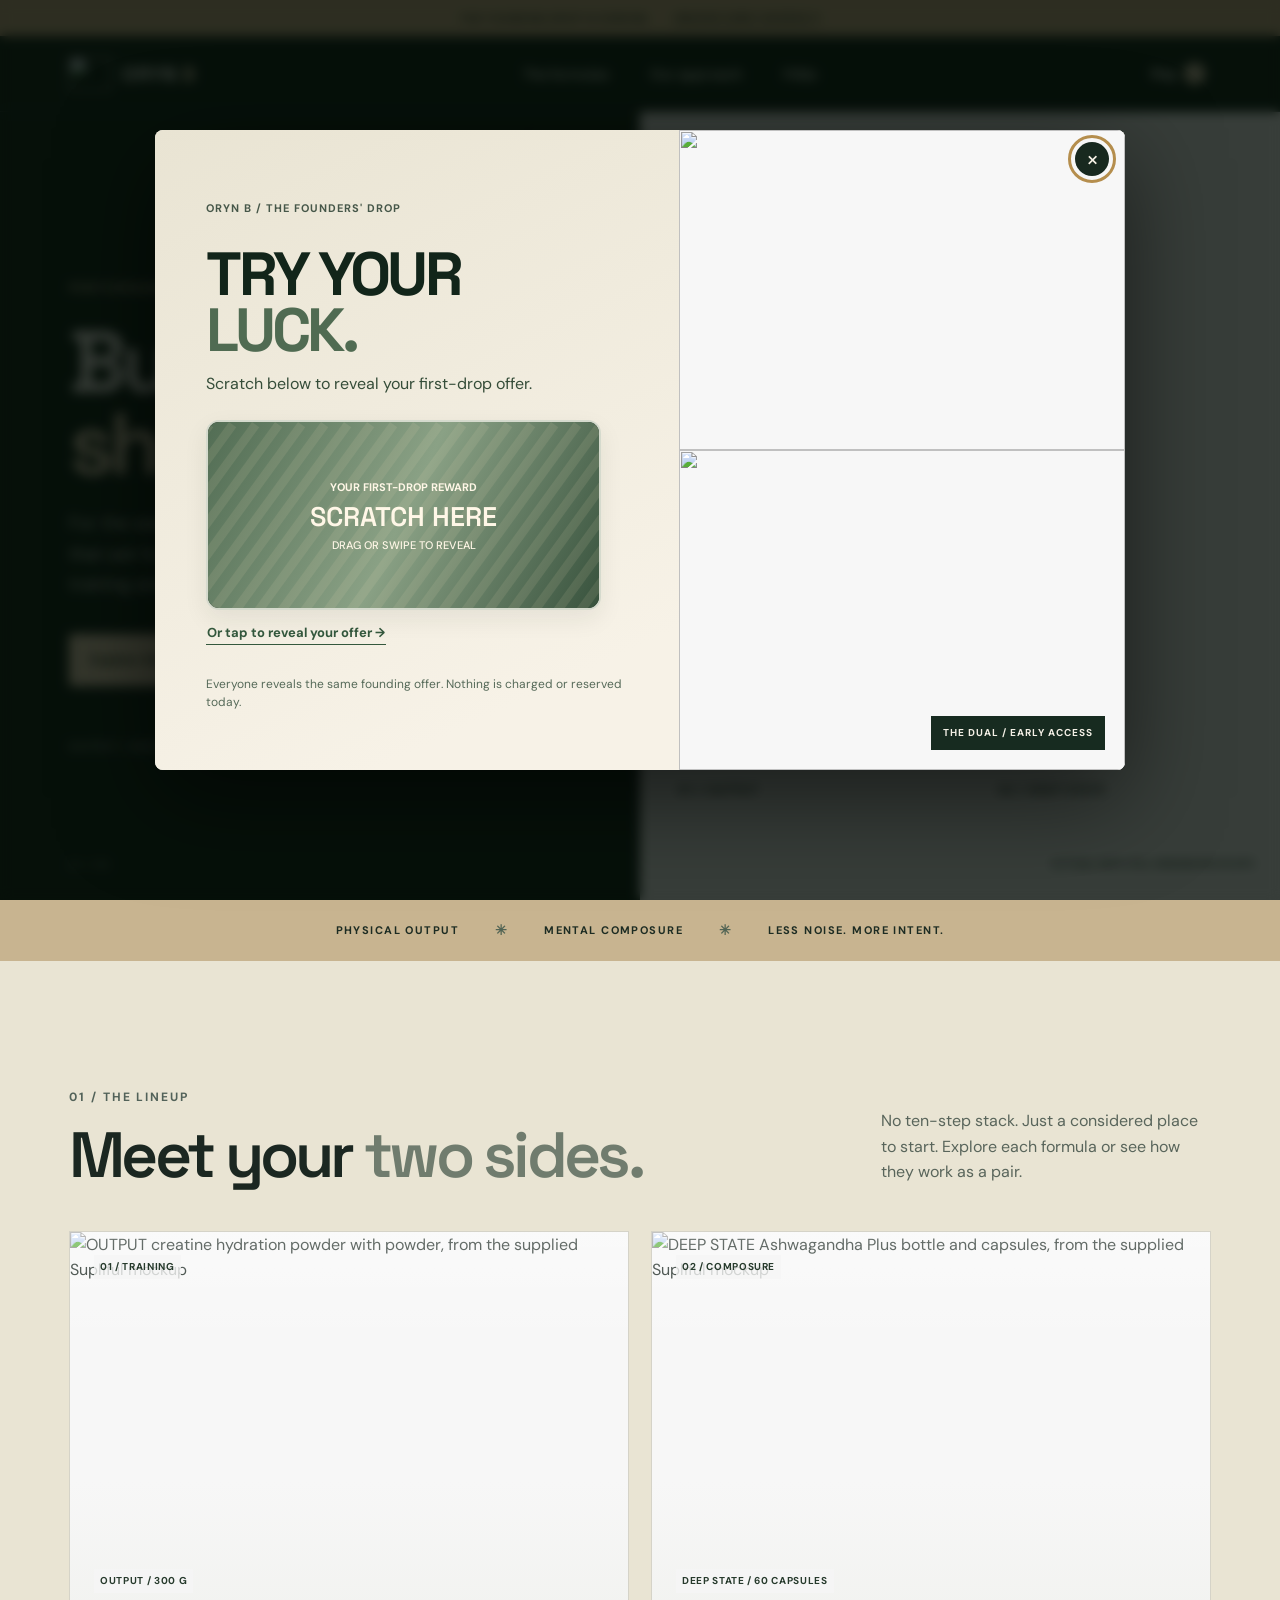
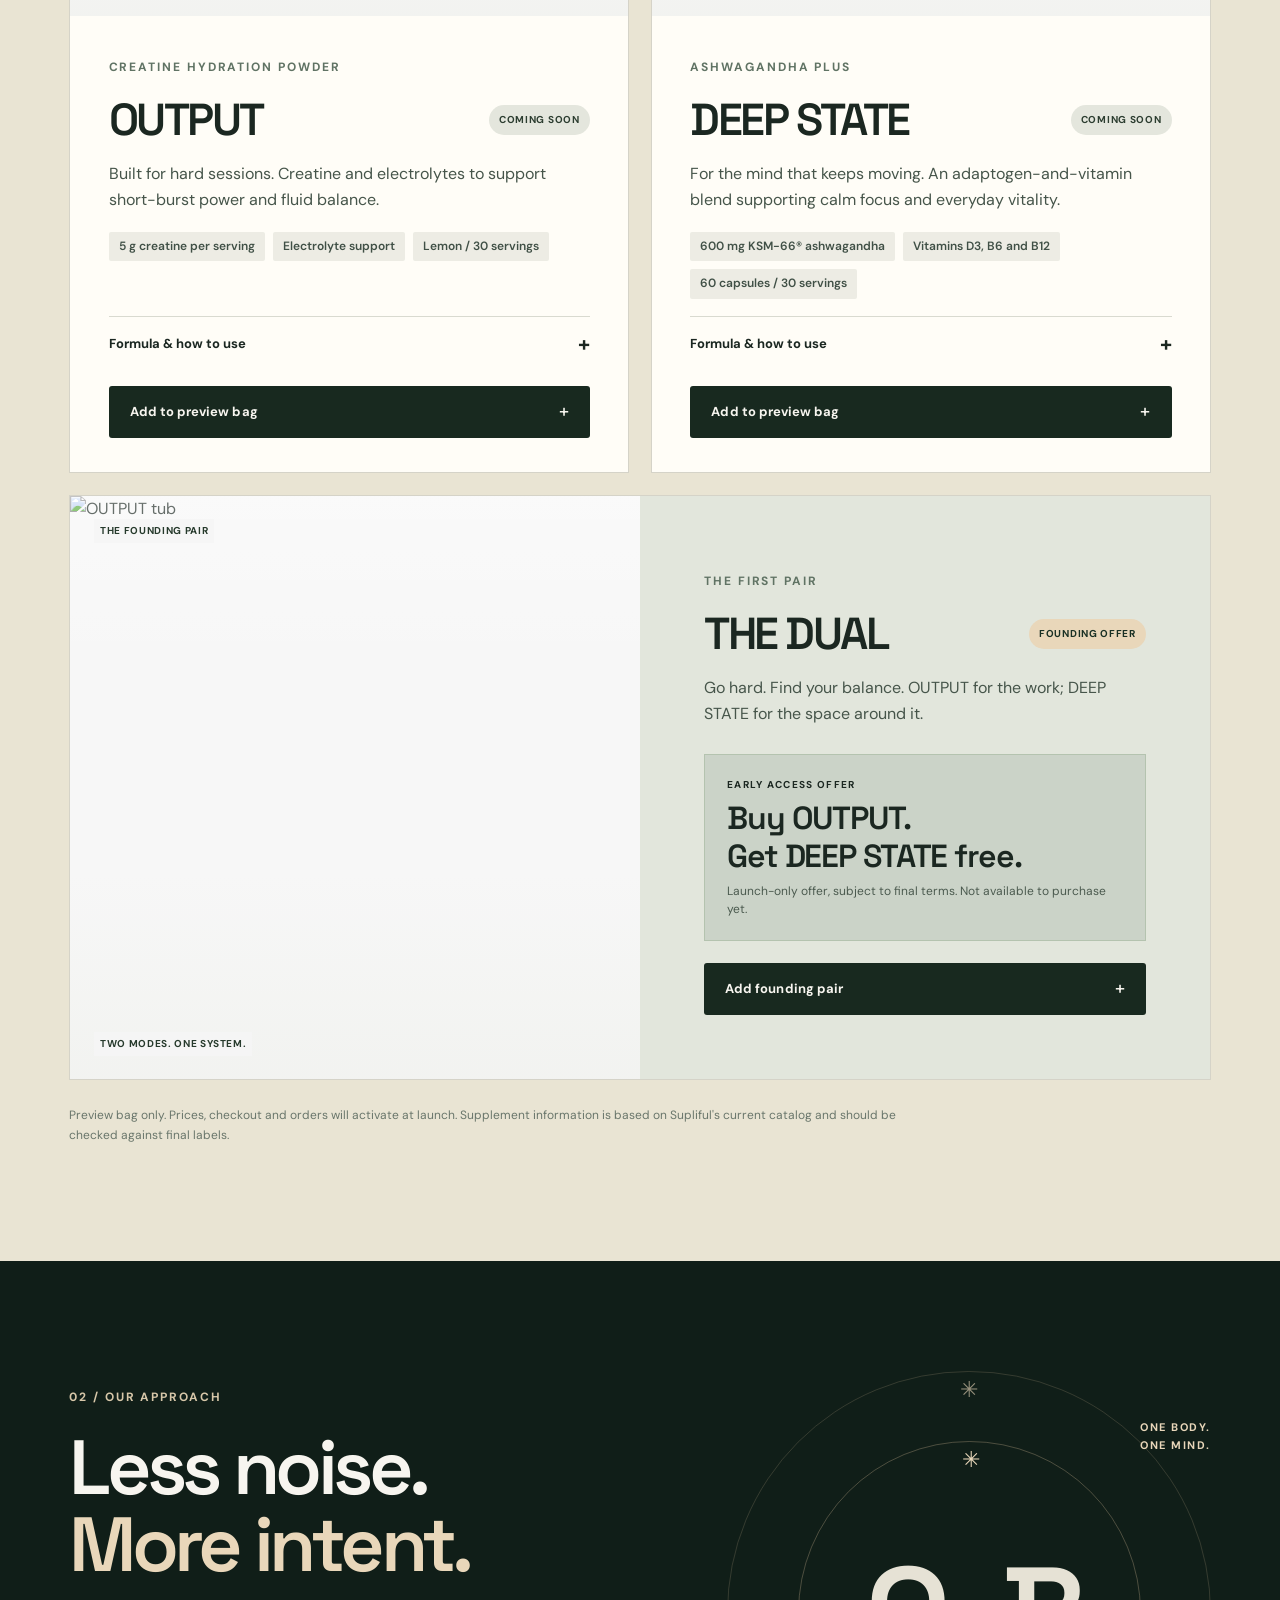
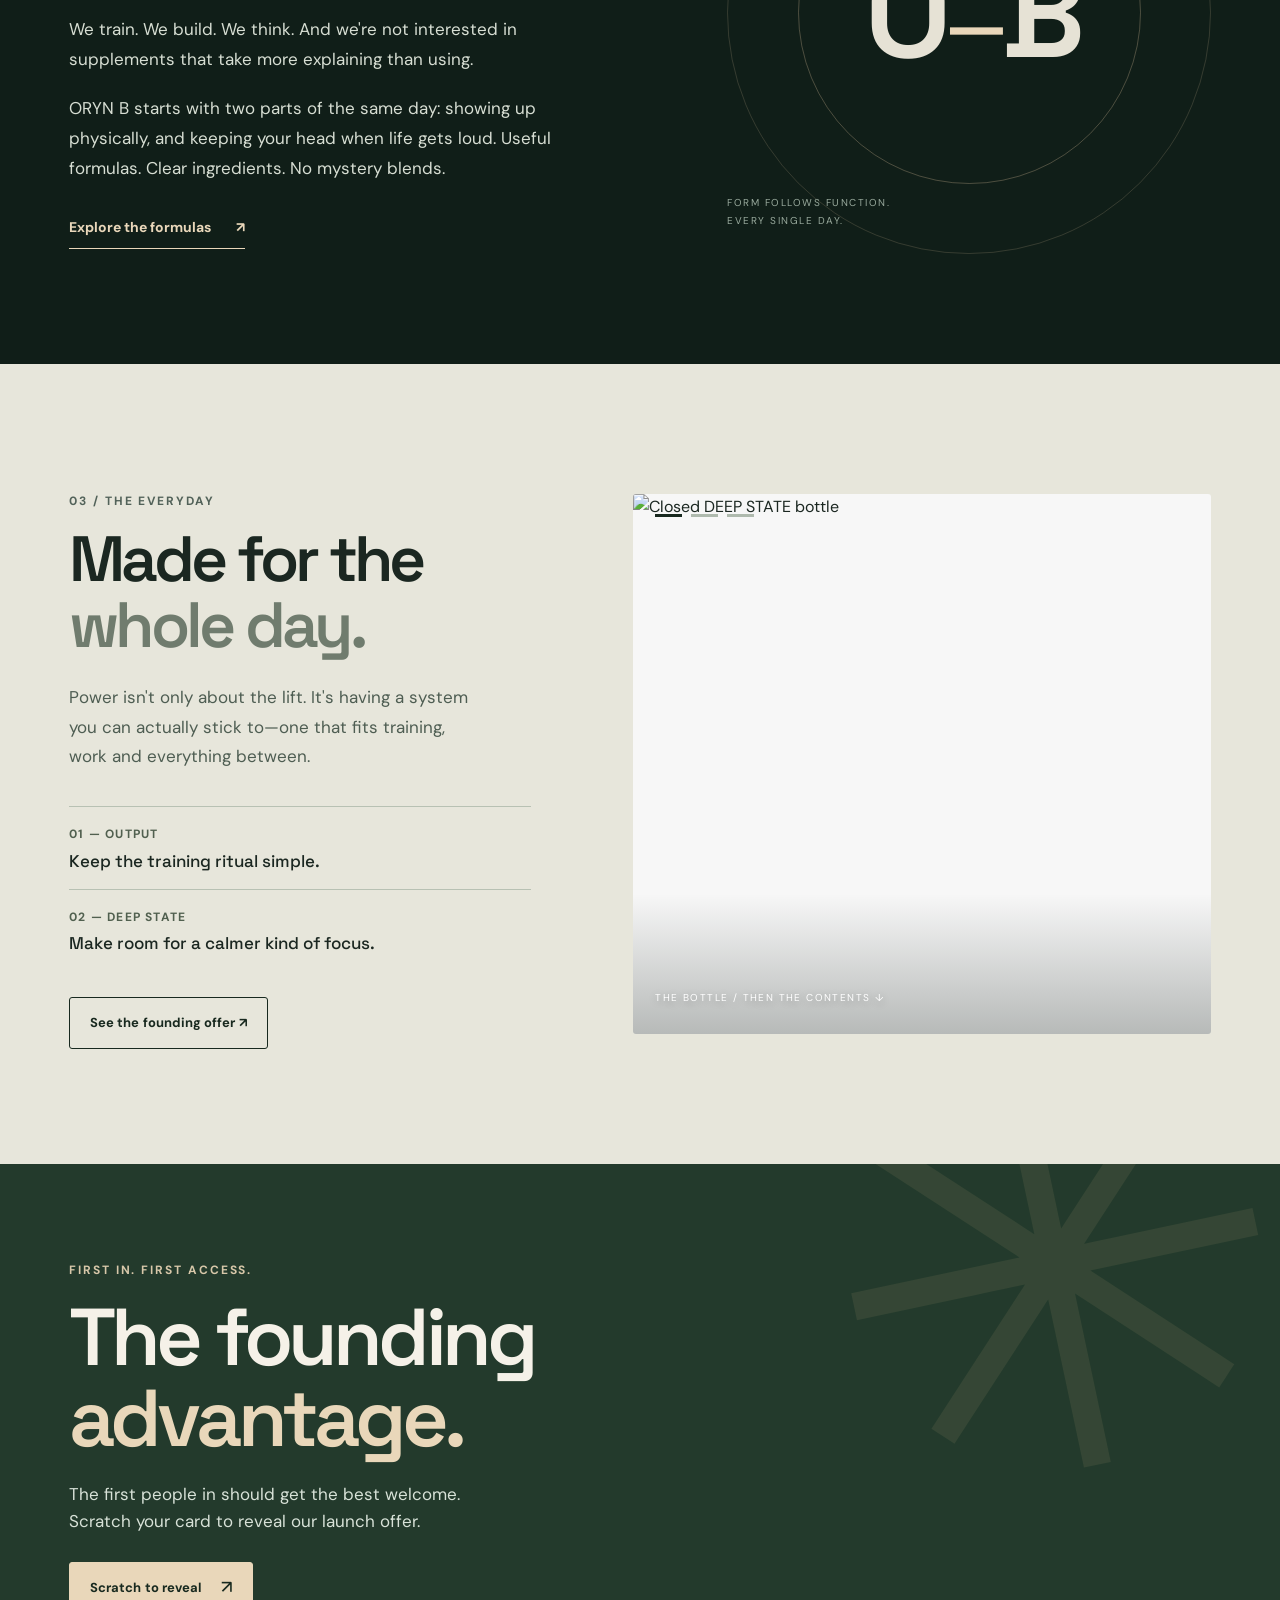
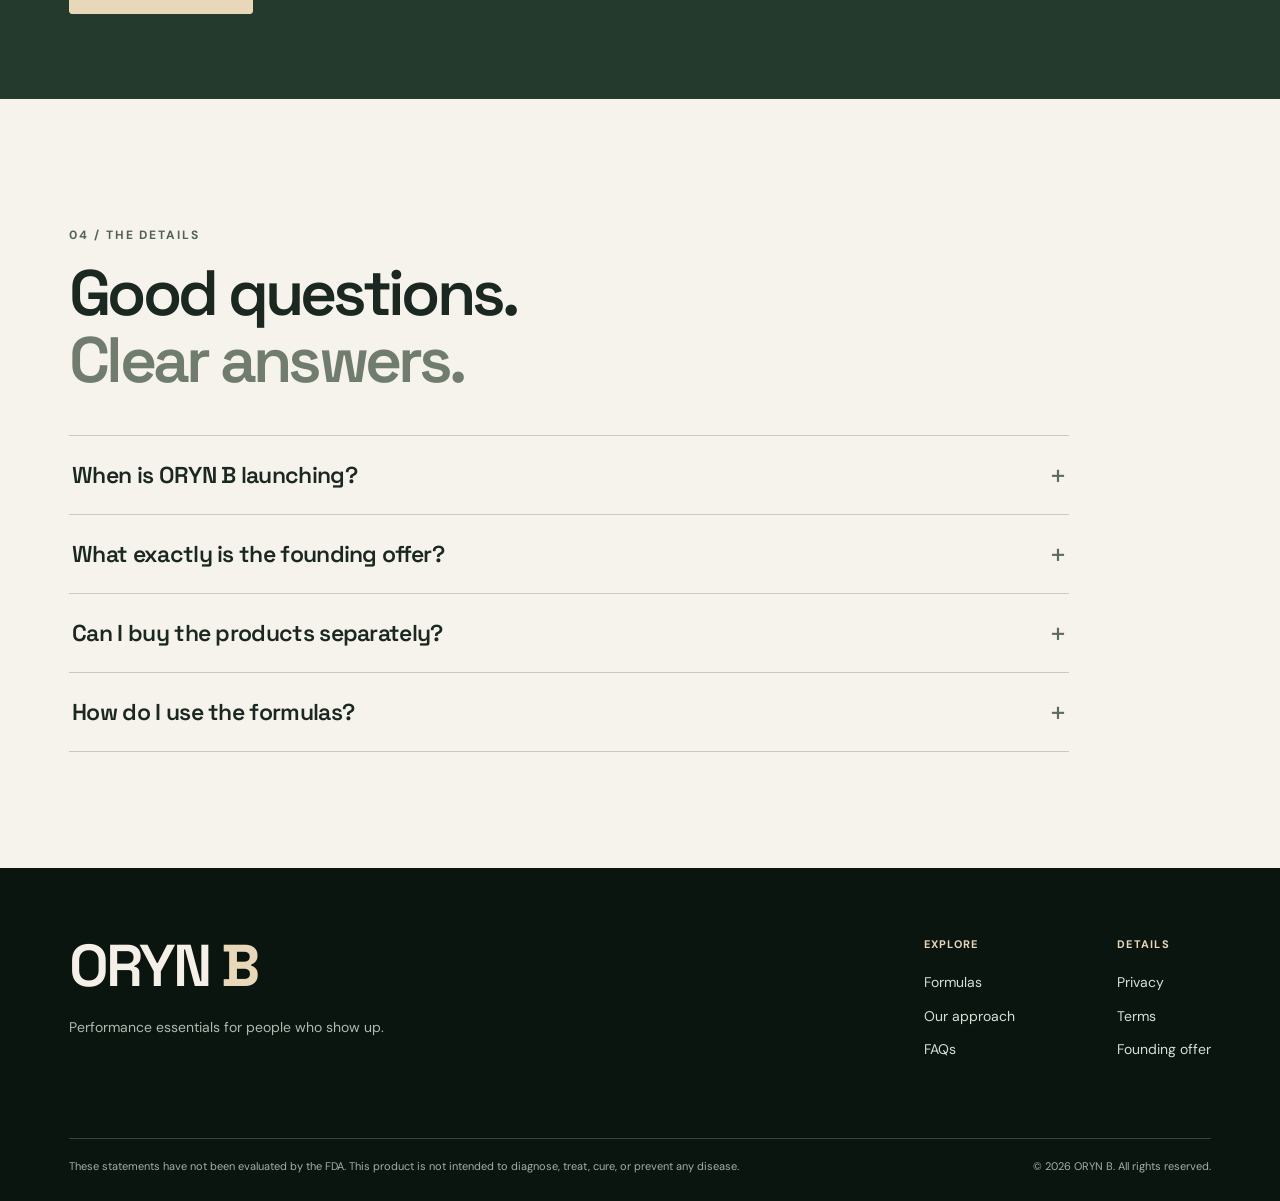
==== commit 7c958fdf: "Add files via upload" ====
--- a/index.html
+++ b/index.html
@@ -1,337 +1,115 @@
 <!doctype html>
 <html lang="en">
 <head>
-  <meta charset="utf-8">
+  <meta charset="UTF-8">
   <meta name="viewport" content="width=device-width, initial-scale=1">
-  <meta name="theme-color" content="#102319">
-  <meta name="description" content="ORYN B — performance, formulated. Focused formulas for the work, training and recovery that matter.">
-  <title>ORYN B — Performance, Formulated.</title>
+  <meta name="theme-color" content="#0d1915">
+  <meta name="description" content="ORYN B builds performance essentials for the work you put in, and the space to reset. Discover OUTPUT and DEEP STATE. Coming soon.">
+  <meta property="og:title" content="ORYN B — Built to show up.">
+  <meta property="og:description" content="Two formulas. One intention. Be first in line for the founding drop.">
+  <title>ORYN B — Built to Show Up</title>
+  <link rel="icon" type="image/png" href="assets/favicon.png">
   <link rel="preconnect" href="https://fonts.googleapis.com">
   <link rel="preconnect" href="https://fonts.gstatic.com" crossorigin>
-  <link href="https://fonts.googleapis.com/css2?family=DM+Mono:wght@400;500&family=Manrope:wght@400;500;600;700;800&family=Playfair+Display:ital,wght@0,500;0,600;0,700;1,500&display=swap" rel="stylesheet">
+  <link href="https://fonts.googleapis.com/css2?family=DM+Sans:wght@400;500;600;700&family=Space+Grotesk:wght@400;500;600;700&display=swap" rel="stylesheet">
   <link rel="stylesheet" href="styles.css">
+  <script defer src="app.js"></script>
 </head>
 <body>
-  <div class="site-noise" aria-hidden="true"></div>
+  <a class="skip-link" href="#main">Skip to content</a>
+  <div class="progress-track" aria-hidden="true"><span id="scroll-progress"></span></div>
+  <div class="announcement"><span>THE FOUNDING DROP IS COMING</span><button type="button" data-open-offer>UNLOCK EARLY ACCESS <span aria-hidden="true">↗</span></button></div>
 
-  <header class="nav" id="top">
-    <a class="brand-lockup" href="#top" aria-label="ORYN B home">
-      <span class="brand-mark" aria-hidden="true"><span>O</span><i></i><span>B</span></span>
-      <span class="brand-name">ORYN B</span>
-    </a>
+  <header class="site-header" id="top">
+    <a class="brand" href="#top" aria-label="ORYN B home"><img class="brand-symbol" src="assets/logo-cream.svg" alt="" width="40" height="32"><span>ORYN <b>B</b></span></a>
+    <nav class="desktop-nav" aria-label="Primary navigation">
+      <a href="#products">The formulas</a><a href="#approach">Our approach</a><a href="#questions">FAQs</a>
+    </nav>
+    <div class="header-actions"><button class="cart-trigger" data-open-cart type="button" aria-label="Open preview bag">Bag <span class="count-bubble" data-count>0</span></button><button class="menu-toggle" id="menu-toggle" type="button" aria-controls="mobile-nav" aria-expanded="false" aria-label="Open menu"><span></span><span></span></button></div>
+  </header>
+  <nav class="mobile-nav" id="mobile-nav" aria-label="Mobile navigation" hidden>
+    <a href="#products">The formulas</a><a href="#approach">Our approach</a><a href="#questions">FAQs</a><button type="button" data-open-offer>Get early access ↗</button>
+  </nav>
 
-    <nav class="desktop-nav" aria-label="Primary">
-      <a href="#shop">Shop</a>
-      <a href="#system">The System</a>
-      <a href="#formulas">Formulas</a>
-      <a href="#faq">FAQ</a>
-    </nav>
-
-    <div class="nav-actions">
-      <button class="ghost-icon" id="themeToggle" type="button" aria-label="Toggle color mode">◐</button>
-      <button class="bag-button" id="bagOpen" type="button" aria-label="Open bag">Bag <span id="bagCount">0</span></button>
-      <button class="menu-button" id="menuOpen" type="button" aria-label="Open menu">Menu</button>
-    </div>
-  </header>
-
-  <main>
-    <section class="hero section-pad">
-      <div class="hero-copy reveal">
-        <p class="eyebrow">PERFORMANCE, FORMULATED.</p>
-        <h1>Built for the work<br><em>after the noise.</em></h1>
-        <p class="hero-sub">Clean, transparent formulas for people who train hard, think clearly, and care what goes into the system.</p>
-        <div class="hero-actions">
-          <a class="button button-dark" href="#shop">Explore the formulas <span>↘</span></a>
-          <a class="text-link" href="#system">Why ORYN B <span>→</span></a>
+  <main id="main">
+    <section class="hero" aria-labelledby="hero-title">
+      <div class="hero-glow" aria-hidden="true"></div>
+      <div class="hero-content reveal">
+        <p class="eyebrow light">PERFORMANCE ESSENTIALS / EST. 2026</p>
+        <h1 id="hero-title">Built to<br><em>show up.</em></h1>
+        <p class="hero-description">For the session that asks everything. And the hours that ask for more. Two focused formulas, built for training and everyday balance.</p>
+        <div class="button-row"><a href="#products" class="button button-sand">Explore the formulas <span aria-hidden="true">↗</span></a><button type="button" class="button button-text" data-open-offer>Claim founding access <span aria-hidden="true">→</span></button></div>
+        <span class="micro-line">OUTPUT / DEEP STATE / COMING SOON</span>
+      </div>
+      <div class="hero-art" aria-label="ORYN B's actual Supliful product mockups">
+        <div class="hero-photo-pair">
+          <figure class="hero-product hero-product-output"><img src="assets/output-front.webp" alt="OUTPUT creatine hydration powder in the current ORYN B package" width="612" height="612" fetchpriority="high"><figcaption>01 / OUTPUT</figcaption></figure>
+          <figure class="hero-product hero-product-deep"><img src="assets/deep-closed.webp" alt="DEEP STATE Ashwagandha Plus in the current ORYN B package" width="612" height="612" fetchpriority="high"><figcaption>02 / DEEP STATE</figcaption></figure>
         </div>
-        <div class="hero-meta">
-          <span>01 / 02 formulas launched</span>
-          <span>USA-made</span>
-          <span>No proprietary blends</span>
-        </div>
+        <span class="hero-art-label">ACTUAL SUPLIFUL DESIGN MOCKUPS</span>
       </div>
-
-      <div class="hero-visual reveal" aria-label="ORYN B product system visual">
-        <div class="glow orb-one"></div>
-        <div class="glow orb-two"></div>
-        <div class="hero-grid-lines"></div>
-        <div class="product-stage">
-          <div class="product-card product-card-back">
-            <div class="cap"></div>
-            <div class="label">
-              <span class="mini-mark">OB</span>
-              <small>ORYN B</small>
-              <strong>DEEP<br>STATE</strong>
-              <span>ASHWAGANDHA</span>
-              <div class="rule"></div>
-              <span>60 CAPSULES</span>
-            </div>
-          </div>
-          <div class="product-card product-card-front">
-            <div class="cap"></div>
-            <div class="label">
-              <span class="mini-mark">OB</span>
-              <small>ORYN B</small>
-              <strong>OUTPUT</strong>
-              <span>CREATINE HYDRATION POWDER</span>
-              <div class="rule"></div>
-              <span>300 G · 30 SERVINGS</span>
-            </div>
-            <div class="accent-orb"></div>
-          </div>
-        </div>
-        <div class="floating-note note-top">FORM / FUNCTION</div>
-        <div class="floating-note note-bottom">01 — DAILY SYSTEM</div>
-      </div>
+      <div class="hero-index" aria-hidden="true"><span>01 / 02</span><span>SCROLL TO EXPLORE ↓</span></div>
     </section>
 
-    <section class="ticker" aria-label="Brand principles">
-      <div class="ticker-track">
-        <span>TRANSPARENT FORMULAS</span><b>✦</b><span>PERFORMANCE-FIRST</span><b>✦</b><span>MADE FOR THE ROUTINE</span><b>✦</b><span>NO UNNECESSARY FILLERS</span><b>✦</b>
-        <span>TRANSPARENT FORMULAS</span><b>✦</b><span>PERFORMANCE-FIRST</span><b>✦</b><span>MADE FOR THE ROUTINE</span><b>✦</b><span>NO UNNECESSARY FILLERS</span><b>✦</b>
+    <div class="signal-strip" aria-label="Our focus"><span>PHYSICAL OUTPUT</span><i aria-hidden="true">✳</i><span>MENTAL COMPOSURE</span><i aria-hidden="true">✳</i><span>LESS NOISE. MORE INTENT.</span></div>
+
+    <section class="products-section section-pad" id="products" aria-labelledby="product-heading">
+      <div class="section-heading reveal"><div><p class="eyebrow">01 / THE LINEUP</p><h2 id="product-heading">Meet your <em>two sides.</em></h2></div><p>No ten-step stack. Just a considered place to start. Explore each formula or see how they work as a pair.</p></div>
+      <div class="product-grid">
+        <article class="product-card reveal" id="product-output" data-card="output">
+          <div class="product-image product-image-output"><span class="image-index">01 / TRAINING</span><img src="assets/output-powder.webp" alt="OUTPUT creatine hydration powder with powder, from the supplied Supliful mockup" loading="lazy" width="900" height="900"><span class="image-label">OUTPUT / 300 G</span></div>
+          <div class="product-body"><p class="eyebrow">CREATINE HYDRATION POWDER</p><div class="name-row"><h3>OUTPUT</h3><span>COMING SOON</span></div><p class="product-summary">Built for hard sessions. Creatine and electrolytes to support short-burst power and fluid balance.</p><ul class="product-points"><li>5 g creatine per serving</li><li>Electrolyte support</li><li>Lemon / 30 servings</li></ul>
+            <details class="spec-details"><summary>Formula & how to use <span aria-hidden="true">+</span></summary><div class="spec-content"><p><b>Active ingredients per serving:</b> Creatine monohydrate 5,000 mg; sodium 1,000 mg; potassium 200 mg; magnesium 60 mg.</p><p><b>Other ingredients:</b> Natural flavors, stevia leaf extract, silicon dioxide.</p><p><b>Suggested use:</b> Adults mix one 10 g scoop with 6–8 oz of water or a favorite beverage daily. Refer to the product label.</p></div></details>
+            <button type="button" class="button button-dark add-button" data-add="output">Add to preview bag <span aria-hidden="true">+</span></button>
+          </div>
+        </article>
+        <article class="product-card reveal" id="product-deep" data-card="deep">
+          <div class="product-image product-image-deep"><span class="image-index">02 / COMPOSURE</span><img src="assets/deep-capsules.webp" alt="DEEP STATE Ashwagandha Plus bottle and capsules, from the supplied Supliful mockup" loading="lazy" width="900" height="900"><span class="image-label">DEEP STATE / 60 CAPSULES</span></div>
+          <div class="product-body"><p class="eyebrow">ASHWAGANDHA PLUS</p><div class="name-row"><h3>DEEP STATE</h3><span>COMING SOON</span></div><p class="product-summary">For the mind that keeps moving. An adaptogen-and-vitamin blend supporting calm focus and everyday vitality.</p><ul class="product-points"><li>600 mg KSM-66® ashwagandha</li><li>Vitamins D3, B6 and B12</li><li>60 capsules / 30 servings</li></ul>
+            <details class="spec-details"><summary>Formula & how to use <span aria-hidden="true">+</span></summary><div class="spec-content"><p><b>Ingredients per serving:</b> Vitamin D3 20 mcg; B6 2.5 mg; B12 25 mcg; KSM-66® ashwagandha 600 mg; L-arginine 300 mg; maca root 150 mg; panax ginseng 100 mg; shatavari root 50 mg. HPMC vegetable capsule.</p><p><b>Suggested use:</b> Adults take two capsules daily with water, or as directed by a healthcare professional. Refer to the product label.</p></div></details>
+            <button type="button" class="button button-dark add-button" data-add="deep">Add to preview bag <span aria-hidden="true">+</span></button>
+          </div>
+        </article>
+        <article class="product-card bundle-card reveal" id="product-bundle" data-card="bundle">
+          <div class="product-image product-image-bundle"><span class="image-index">THE FOUNDING PAIR</span><div class="bundle-photo-pair"><img src="assets/output-front.webp" alt="OUTPUT tub" loading="lazy" width="612" height="612"><img src="assets/deep-closed.webp" alt="DEEP STATE bottle" loading="lazy" width="612" height="612"></div><span class="image-label">TWO MODES. ONE SYSTEM.</span></div>
+          <div class="product-body"><p class="eyebrow">THE FIRST PAIR</p><div class="name-row"><h3>THE DUAL</h3><span class="offer-tag">FOUNDING OFFER</span></div><p class="product-summary">Go hard. Find your balance. OUTPUT for the work; DEEP STATE for the space around it.</p><div class="offer-inline"><span>EARLY ACCESS OFFER</span><strong>Buy OUTPUT.<br>Get DEEP STATE free.</strong><small>Launch-only offer, subject to final terms. Not available to purchase yet.</small></div>
+            <button type="button" class="button button-dark add-button" data-add="bundle">Add founding pair <span aria-hidden="true">+</span></button>
+          </div>
+        </article>
       </div>
+      <p class="product-footnote">Preview bag only. Prices, checkout and orders will activate at launch. Supplement information is based on Supliful's current catalog and should be checked against final labels.</p>
     </section>
 
-    <section class="section-pad intro-grid reveal" id="system">
-      <div>
-        <p class="eyebrow">THE ORYN B APPROACH</p>
-        <h2>Less product.<br><em>More intent.</em></h2>
-      </div>
-      <div class="intro-copy">
-        <p>Every formula starts with the outcome you actually want from the routine—then earns its place ingredient by ingredient.</p>
-        <div class="principles">
-          <article><span>01</span><h3>Purpose over clutter</h3><p>No ingredient gets a seat just to make the label look busy.</p></article>
-          <article><span>02</span><h3>Readable by design</h3><p>Amounts, actives and serving information are easy to find and understand.</p></article>
-          <article><span>03</span><h3>Made to repeat</h3><p>A premium system should feel natural in your daily routine, not like another chore.</p></article>
-        </div>
-      </div>
+    <section class="approach-section" id="approach" aria-labelledby="approach-heading">
+      <div class="approach-copy reveal"><p class="eyebrow light">02 / OUR APPROACH</p><h2 id="approach-heading">Less noise.<br><em>More intent.</em></h2><p>We train. We build. We think. And we're not interested in supplements that take more explaining than using.</p><p>ORYN B starts with two parts of the same day: showing up physically, and keeping your head when life gets loud. Useful formulas. Clear ingredients. No mystery blends.</p><a href="#products" class="text-link">Explore the formulas <span aria-hidden="true">↗</span></a></div>
+      <div class="approach-visual reveal"><div class="orbit-ring orbit-ring-one"></div><div class="orbit-ring orbit-ring-two"></div><div class="vital-label">ONE BODY.<br>ONE MIND.</div><div class="vital-center">O<span>—</span>B</div><p>FORM FOLLOWS FUNCTION.<br>EVERY SINGLE DAY.</p></div>
     </section>
 
-    <section class="product-section" id="shop">
-      <div class="section-pad shop-head reveal">
-        <div>
-          <p class="eyebrow">THE FIRST TWO</p>
-          <h2>A simple system.<br><em>Two clear states.</em></h2>
-        </div>
-        <p class="shop-head-note">Use the selector to move through the formulas. The page stays simple. The detail is underneath.</p>
-      </div>
+    <section class="capsule-section section-pad" id="daily-rhythm" aria-labelledby="rhythm-heading"><div class="capsule-copy reveal"><p class="eyebrow">03 / THE EVERYDAY</p><h2 id="rhythm-heading">Made for the<br><em>whole day.</em></h2><p>Power isn't only about the lift. It's having a system you can actually stick to—one that fits training, work and everything between.</p><div class="rhythm-detail"><span>01 — OUTPUT</span><p>Keep the training ritual simple.</p></div><div class="rhythm-detail"><span>02 — DEEP STATE</span><p>Make room for a calmer kind of focus.</p></div><button class="button button-outline" data-open-offer type="button">See the founding offer ↗</button></div><div class="capsule-scene reveal" data-frame="0" aria-label="On-scroll sequence using the original DEEP STATE Supliful mockups, from sealed bottle to capsules poured out"><div class="scene-stack"><img class="scene-frame scene-frame-0" src="assets/deep-closed.webp" alt="Closed DEEP STATE bottle" loading="lazy" width="612" height="612"><img class="scene-frame scene-frame-1" src="assets/deep-capsules.webp" alt="DEEP STATE beside its capsules" loading="lazy" width="612" height="612"><img class="scene-frame scene-frame-2" src="assets/deep-open.webp" alt="Open DEEP STATE bottle with capsules spilling out" loading="lazy" width="612" height="612"></div><div class="scene-progress" aria-hidden="true"><span></span><span></span><span></span></div><p class="scene-note">THE BOTTLE / THEN THE CONTENTS ↓</p></div></section>
 
-      <div class="product-selector section-pad reveal">
-        <button class="product-tab active" data-product="output" type="button">
-          <span class="tab-num">01</span><span><strong>OUTPUT</strong><small>Creatine Hydration Powder</small></span><span class="tab-arrow">↗</span>
-        </button>
-        <button class="product-tab" data-product="deepstate" type="button">
-          <span class="tab-num">02</span><span><strong>DEEP STATE</strong><small>Ashwagandha Supplement</small></span><span class="tab-arrow">↗</span>
-        </button>
-      </div>
+    <section class="offer-band" aria-labelledby="offer-heading"><div class="offer-band-content reveal"><p class="eyebrow light">FIRST IN. FIRST ACCESS.</p><h2 id="offer-heading">The founding<br><em>advantage.</em></h2><p>The first people in should get the best welcome. Scratch your card to reveal our launch offer.</p><button class="button button-sand" type="button" data-open-offer>Scratch to reveal <span aria-hidden="true">↗</span></button></div><div class="giant-asterisk" aria-hidden="true">✳</div></section>
 
-      <div class="product-detail section-pad">
-        <div class="product-art reveal" id="productArt">
-          <div class="art-halo"></div>
-          <div class="art-shadow"></div>
-          <div class="art-bottle" data-art="output">
-            <div class="art-cap"></div>
-            <div class="art-label">
-              <div class="label-brand"><span class="mini-mark">OB</span><span>ORYN B</span></div>
-              <div class="label-spacer"></div>
-              <div class="label-title">OUTPUT</div>
-              <div class="label-sub">CREATINE HYDRATION POWDER</div>
-              <div class="label-rule"></div>
-              <div class="label-note">CREATINE MONOHYDRATE<br>+ ELECTROLYTES</div>
-              <div class="label-bottom"><span>300 G</span><span>30 SERVINGS</span></div>
-            </div>
-          </div>
-          <div class="art-bottle art-bottle-deep" data-art="deepstate" hidden>
-            <div class="art-cap"></div>
-            <div class="art-label">
-              <div class="label-brand"><span class="mini-mark">OB</span><span>ORYN B</span></div>
-              <div class="label-spacer"></div>
-              <div class="label-title">DEEP<br>STATE</div>
-              <div class="label-sub">ASHWAGANDHA SUPPLEMENT</div>
-              <div class="label-rule"></div>
-              <div class="label-note">KSM-66 ASHWAGANDHA<br>+ SUPPORTING ACTIVES</div>
-              <div class="label-bottom"><span>60 CAPSULES</span><span>44 G</span></div>
-            </div>
-          </div>
-        </div>
-
-        <div class="product-copy reveal">
-          <p class="eyebrow" id="productEyebrow">01 / HYDRATION + OUTPUT</p>
-          <h2 id="productTitle">OUTPUT</h2>
-          <p class="product-lede" id="productLede">Creatine monohydrate with electrolytes, designed as a straightforward daily performance formula.</p>
-          <div class="quick-facts" id="quickFacts">
-            <div><span>5,000 mg</span><small>creatine monohydrate</small></div>
-            <div><span>1,000 mg</span><small>sodium</small></div>
-            <div><span>200 mg</span><small>potassium</small></div>
-            <div><span>60 mg</span><small>magnesium</small></div>
-          </div>
-          <div class="product-ctas">
-            <button class="button button-dark add-button" data-add="output" type="button">Add OUTPUT <span>+</span></button>
-            <button class="button button-light details-button" data-details="output" type="button">View formula <span>↘</span></button>
-          </div>
-          <p class="microcopy">Dietary supplement · Lemon · 300 g · 30 servings</p>
-        </div>
-      </div>
-    </section>
-
-    <section class="marquee-panel">
-      <div class="section-pad marquee-copy reveal">
-        <p class="eyebrow">DESIGNED AROUND THE EFFECT</p>
-        <h2>Sell the effect.<br><em>Respect the formula.</em></h2>
-        <p>ORYN B uses outcome-led product language without turning the label into a wall of promises.</p>
-      </div>
-      <div class="marquee-card reveal">
-        <div class="card-label">THE DAILY LOOP</div>
-        <div class="loop-line"><span>TRAIN</span><i></i><span>WORK</span><i></i><span>RESET</span><i></i><span>REPEAT</span></div>
-        <div class="loop-sub">A system you can actually keep.</div>
-      </div>
-    </section>
-
-    <section class="section-pad formula-section" id="formulas">
-      <div class="section-title reveal">
-        <p class="eyebrow">FORMULA VIEW</p>
-        <h2>Nothing hidden.<br><em>Nothing crowded.</em></h2>
-        <p>Explore the active ingredients and their amounts per serving. Final production labels should always match the manufacturer-approved formula and Supplement Facts panel.</p>
-      </div>
-
-      <div class="formula-view reveal">
-        <div class="formula-controls" role="tablist" aria-label="Choose formula">
-          <button class="formula-switch active" data-formula="output" type="button">OUTPUT</button>
-          <button class="formula-switch" data-formula="deepstate" type="button">DEEP STATE</button>
-        </div>
-        <div class="formula-panel active" data-panel="output">
-          <div class="formula-header"><span>ACTIVE</span><span>AMOUNT / SERVING</span></div>
-          <div class="formula-row"><strong>Creatine monohydrate</strong><span>5,000 mg</span></div>
-          <div class="formula-row"><strong>Magnesium (as magnesium malate)</strong><span>60 mg</span></div>
-          <div class="formula-row"><strong>Sodium (as sea salt)</strong><span>1,000 mg</span></div>
-          <div class="formula-row"><strong>Potassium (as potassium chloride)</strong><span>200 mg</span></div>
-          <div class="formula-footer">Other ingredients: natural flavors, stevia, silicon dioxide.</div>
-        </div>
-        <div class="formula-panel" data-panel="deepstate">
-          <div class="formula-header"><span>ACTIVE</span><span>AMOUNT / SERVING</span></div>
-          <div class="formula-row"><strong>Vitamin D3</strong><span>20 mcg</span></div>
-          <div class="formula-row"><strong>Vitamin B6</strong><span>2.5 mg</span></div>
-          <div class="formula-row"><strong>Vitamin B12</strong><span>25 mcg</span></div>
-          <div class="formula-row"><strong>KSM-66 Ashwagandha</strong><span>600 mg</span></div>
-          <div class="formula-row"><strong>L-Arginine</strong><span>300 mg</span></div>
-          <div class="formula-row"><strong>Maca</strong><span>150 mg</span></div>
-          <div class="formula-row"><strong>Panax Ginseng</strong><span>100 mg</span></div>
-          <div class="formula-row"><strong>Shatavari</strong><span>50 mg</span></div>
-          <div class="formula-footer">Capsule: HPMC.</div>
-        </div>
-      </div>
-    </section>
-
-    <section class="section-pad situations">
-      <div class="section-title reveal">
-        <p class="eyebrow">THE ROUTINE</p>
-        <h2>Different day.<br><em>Same standard.</em></h2>
-      </div>
-      <div class="situation-grid">
-        <button class="situation-card active reveal" data-situation="train" type="button"><span>01</span><strong>Train</strong><p>Before the work sets in.</p></button>
-        <button class="situation-card reveal" data-situation="build" type="button"><span>02</span><strong>Build</strong><p>Long days. Clear priorities.</p></button>
-        <button class="situation-card reveal" data-situation="reset" type="button"><span>03</span><strong>Reset</strong><p>Close the day properly.</p></button>
-      </div>
-      <div class="situation-detail reveal" id="situationDetail">
-        <span class="detail-kicker">THE INTENT</span>
-        <h3 id="situationTitle">Train with a routine you can repeat.</h3>
-        <p id="situationBody">OUTPUT is built around creatine monohydrate and electrolytes for a clean, practical addition to your training-day routine.</p>
-      </div>
-    </section>
-
-    <section class="section-pad standards">
-      <div class="standards-grid reveal">
-        <div>
-          <p class="eyebrow">OUR STANDARD</p>
-          <h2>Premium does not<br><em>need to shout.</em></h2>
-        </div>
-        <div class="standards-list">
-          <article><span>01</span><div><h3>Transparent by default</h3><p>Every listed active is named and quantified. No proprietary-blend fog.</p></div></article>
-          <article><span>02</span><div><h3>Formulated for use</h3><p>Each SKU has a clear role in the routine, with the product doing the talking.</p></div></article>
-          <article><span>03</span><div><h3>Restraint is a feature</h3><p>The experience is quiet. The information architecture is not.</p></div></article>
-        </div>
-      </div>
-    </section>
-
-    <section class="section-pad faq-section" id="faq">
-      <div class="section-title reveal">
-        <p class="eyebrow">QUESTIONS</p>
-        <h2>Read before<br><em>you repeat.</em></h2>
-      </div>
-      <div class="faq-list reveal">
-        <details open><summary>Are these products dietary supplements?</summary><p>Yes. OUTPUT and DEEP STATE are presented as dietary supplements. Final product classification and labeling should match the finished manufacturer-approved label.</p></details>
-        <details><summary>Where are the formulas made?</summary><p>The current brand direction is USA-made. Production, quality controls, testing and final label details should be confirmed with the contracted manufacturer before launch.</p></details>
-        <details><summary>Can I use OUTPUT every day?</summary><p>The intended concept is a daily creatine routine. Follow the final serving instructions on the finished label and consult a qualified healthcare professional for questions about your individual use.</p></details>
-        <details><summary>Can I use DEEP STATE every day?</summary><p>The intended concept is a daily supplement routine. Follow the finished label's directions and consult a qualified healthcare professional for questions specific to you.</p></details>
-        <details><summary>Why does ORYN B use outcome-led names?</summary><p>The naming system is designed to make the role of each product obvious at a glance: OUTPUT for the training/performance formula and DEEP STATE for the evening-focused formula.</p></details>
-        <details><summary>Is this medical advice?</summary><p>No. ORYN B content is general product information and is not medical advice or a diagnosis.</p></details>
-      </div>
-    </section>
-
-    <section class="closing section-pad reveal">
-      <div class="closing-mark" aria-hidden="true"><span>O</span><i></i><span>B</span></div>
-      <p class="eyebrow">ORYN B</p>
-      <h2>Performance,<br><em>formulated.</em></h2>
-      <a class="button button-light" href="#shop">Shop the first two <span>↗</span></a>
-    </section>
+    <section class="faq-section section-pad" id="questions"><div class="section-heading reveal"><div><p class="eyebrow">04 / THE DETAILS</p><h2>Good questions.<br><em>Clear answers.</em></h2></div></div><div class="faq-list reveal"><details><summary>When is ORYN B launching? <span>+</span></summary><p>We haven't announced a date yet. Once Omnisend is connected, the early-access list will be the first to hear.</p></details><details><summary>What exactly is the founding offer? <span>+</span></summary><p>Our planned opening offer is: buy one OUTPUT and receive one DEEP STATE at no additional product cost. The final eligibility, timing, quantities, and shipping terms will be published before launch.</p></details><details><summary>Can I buy the products separately? <span>+</span></summary><p>Yes. OUTPUT and DEEP STATE will be available individually, alongside the founding pair. Prices and checkout are not live yet.</p></details><details><summary>How do I use the formulas? <span>+</span></summary><p>Open the “Formula & how to use” section on each product card for ingredient amounts and Supliful's suggested use. Always review the final package label before taking a supplement.</p></details></div></section>
   </main>
 
-  <footer class="footer section-pad">
-    <div class="footer-top">
-      <div class="footer-brand">
-        <a class="brand-lockup" href="#top">
-          <span class="brand-mark" aria-hidden="true"><span>O</span><i></i><span>B</span></span>
-          <span class="brand-name">ORYN B</span>
-        </a>
-        <p>Performance, formulated.</p>
+  <footer class="site-footer"><div class="footer-top"><div><a class="footer-brand" href="#top">ORYN <b>B</b></a><p>Performance essentials for people who show up.</p></div><div class="footer-links"><div><b>EXPLORE</b><a href="#products">Formulas</a><a href="#approach">Our approach</a><a href="#questions">FAQs</a></div><div><b>DETAILS</b><a href="privacy.html">Privacy</a><a href="terms.html">Terms</a><button type="button" data-open-offer>Founding offer</button></div></div></div><div class="footer-bottom"><p>These statements have not been evaluated by the FDA. This product is not intended to diagnose, treat, cure, or prevent any disease.</p><p>© 2026 ORYN B. All rights reserved.</p></div></footer>
+
+  <div class="cart-overlay" id="cart-overlay" hidden></div><aside class="cart-drawer" id="cart-drawer" role="dialog" aria-modal="true" aria-labelledby="cart-heading" aria-hidden="true" tabindex="-1"><div class="drawer-header"><div><p class="eyebrow">YOUR SELECTION</p><h2 id="cart-heading">Preview bag <span data-count>0</span></h2></div><button class="icon-close" data-close-cart type="button" aria-label="Close bag">×</button></div><div class="cart-content" id="cart-content"></div><div class="drawer-footer"><p>Preview only. No payment, reservation, or order is created.</p><button class="button button-dark" type="button" data-open-offer>Unlock launch offer <span>↗</span></button></div></aside>
+
+  <dialog class="offer-dialog" id="offer-dialog" aria-labelledby="offer-modal-heading">
+    <div class="offer-modal-inner">
+      <button class="icon-close offer-close" id="close-offer" type="button" aria-label="Close founding offer">×</button>
+      <div class="offer-primary">
+        <p class="eyebrow">ORYN B / THE FOUNDERS' DROP</p>
+        <h2 id="offer-modal-heading">TRY YOUR<br><em>LUCK.</em></h2>
+        <p class="modal-intro">Scratch below to reveal your first-drop offer.</p>
+        <div class="scratch-area"><div class="scratch-prize"><span>YOUR FOUNDING REWARD</span><strong>BUY OUTPUT.<br><em>GET DEEP STATE FREE.</em></strong><small>One free DEEP STATE with one full-price OUTPUT. At launch, subject to final terms.</small></div><canvas id="scratch-canvas" aria-label="Scratch to reveal the launch offer"></canvas></div>
+        <button class="scratch-fallback" id="reveal-offer" type="button">Or tap to reveal your offer →</button>
+        <form id="signup-form" hidden><label for="signup-email">CLAIM YOUR FOUNDING ACCESS</label><div class="email-row"><input id="signup-email" type="email" name="email" placeholder="Enter your email" autocomplete="email" inputmode="email" required><button type="submit" aria-label="Claim founding access">CLAIM ↗</button></div><label class="consent-label"><input type="checkbox" id="email-consent" required><span>I agree to receive ORYN B launch and marketing emails. I can unsubscribe anytime.</span></label><p class="signup-feedback" id="signup-feedback" role="status" aria-live="polite">Preview only. Email capture will be available once Omnisend is connected.</p></form>
+        <p class="modal-fine">Everyone reveals the same founding offer. Nothing is charged or reserved today.</p>
       </div>
-      <div class="footer-links">
-        <div><strong>Explore</strong><a href="#shop">Shop</a><a href="#system">The System</a><a href="#formulas">Formulas</a></div>
-        <div><strong>Info</strong><a href="#faq">FAQ</a><a href="mailto:hello@orynb.com">Contact</a><a href="privacy.html">Privacy</a><a href="terms.html">Terms</a></div>
-      </div>
+      <div class="offer-visual" aria-hidden="true"><div class="offer-image-grid"><img src="assets/output-front.webp" alt="" width="612" height="612"><img src="assets/deep-open.webp" alt="" width="612" height="612"></div><span class="offer-visual-signoff">THE DUAL / EARLY ACCESS</span></div>
     </div>
-    <div class="legal-copy">
-      <p><strong>FDA DISCLAIMER:</strong> These statements have not been evaluated by the FDA. This product is not intended to diagnose, treat, cure, or prevent any disease.</p>
-      <p>© <span id="year"></span> ORYN B. All rights reserved. Dietary supplements are not intended to replace a varied diet. Follow the finished product label for serving directions, warnings and other required information.</p>
-    </div>
-  </footer>
-
-  <aside class="drawer" id="bagDrawer" aria-hidden="true">
-    <div class="drawer-backdrop" data-close="bag"></div>
-    <div class="drawer-panel">
-      <div class="drawer-head"><span>Your bag</span><button class="close-button" data-close="bag" type="button">×</button></div>
-      <div id="bagItems" class="bag-items"><div class="empty-state">Your bag is empty.<br><small>Pick your supply and lock in.</small></div></div>
-      <div class="drawer-bottom">
-        <div class="drawer-total"><span>Subtotal</span><strong id="bagTotal">$0</strong></div>
-        <button class="button button-dark full" id="checkoutButton" type="button">Connect checkout <span>→</span></button>
-        <p class="drawer-note">This GitHub build is storefront UI only. Connect Shopify, Stripe Checkout or another commerce backend before taking payment.</p>
-      </div>
-    </div>
-  </aside>
-
-  <aside class="modal" id="formulaModal" aria-hidden="true">
-    <div class="modal-backdrop" data-close="modal"></div>
-    <div class="modal-panel" role="dialog" aria-modal="true" aria-labelledby="modalTitle">
-      <button class="close-button" data-close="modal" type="button">×</button>
-      <p class="eyebrow" id="modalEyebrow">FORMULA</p>
-      <h2 id="modalTitle">OUTPUT</h2>
-      <p id="modalBody">A transparent look at the current formulation concept.</p>
-      <div id="modalFacts"></div>
-    </div>
-  </aside>
-
-  <aside class="mobile-menu" id="mobileMenu" aria-hidden="true">
-    <div class="mobile-menu-inner">
-      <button class="close-button" data-close="menu" type="button">×</button>
-      <nav>
-        <a href="#shop">Shop</a><a href="#system">The System</a><a href="#formulas">Formulas</a><a href="#faq">FAQ</a>
-      </nav>
-      <p>ORYN B / PERFORMANCE, FORMULATED.</p>
-    </div>
-  </aside>
-
-  <div class="toast" id="toast" role="status" aria-live="polite"></div>
-
-  <script src="script.js"></script>
+  </dialog>
 </body>
 </html>
--- a/styles.css
+++ b/styles.css
@@ -1,22 +1,30 @@
-:root{
-  --ink:#0d1110;
-  --forest:#173326;
-  --forest-2:#214335;
-  --sage:#405a4a;
-  --cream:#f1ece2;
-  --paper:#e7e0d2;
-  --sand:#d9c9b3;
-  --line:rgba(241,236,226,.16);
-  --line-dark:rgba(13,17,16,.14);
-  --muted:rgba(241,236,226,.64);
-  --muted-dark:rgba(13,17,16,.58);
-  --serif:'Playfair Display', Georgia, serif;
-  --sans:'Manrope', Arial, sans-serif;
-  --mono:'DM Mono', monospace;
-  --radius:28px;
-  --shadow:0 32px 80px rgba(0,0,0,.22);
-}
-*{box-sizing:border-box}html{scroll-behavior:smooth}body{margin:0;background:var(--cream);color:var(--ink);font-family:var(--sans);overflow-x:hidden}.site-noise{position:fixed;inset:0;pointer-events:none;opacity:.04;z-index:50;background-image:url("data:image/svg+xml,%3Csvg viewBox='0 0 180 180' xmlns='http://www.w3.org/2000/svg'%3E%3Cfilter id='n'%3E%3CfeTurbulence type='fractalNoise' baseFrequency='.85' numOctaves='3' stitchTiles='stitch'/%3E%3C/filter%3E%3Crect width='100%25' height='100%25' filter='url(%23n)' opacity='.35'/%3E%3C/svg%3E")}.section-pad{padding-left:clamp(22px,5vw,92px);padding-right:clamp(22px,5vw,92px)}a{color:inherit;text-decoration:none}button{font:inherit;color:inherit}.nav{height:78px;padding:0 clamp(22px,5vw,92px);display:flex;align-items:center;justify-content:space-between;background:rgba(241,236,226,.9);backdrop-filter:blur(16px);position:sticky;top:0;z-index:40;border-bottom:1px solid var(--line-dark)}.brand-lockup{display:flex;align-items:center;gap:13px;min-width:max-content}.brand-name{font-family:var(--mono);letter-spacing:.28em;font-size:12px;font-weight:500}.brand-mark{display:grid;grid-template-columns:auto auto;grid-template-rows:auto auto;align-items:center;gap:0;width:25px;height:25px;font-size:11px;font-family:var(--serif);line-height:1}.brand-mark span:first-child{grid-area:1/1/2/3}.brand-mark i{height:1px;background:currentColor;display:block;grid-area:2/1/3/2;margin-left:2px;margin-right:2px}.brand-mark span:last-child{grid-area:2/2/3/3;margin-left:-1px}.desktop-nav{display:flex;gap:34px;margin-left:auto;margin-right:28px;font-size:12px;text-transform:uppercase;letter-spacing:.15em}.desktop-nav a,.footer-links a{opacity:.72;transition:.2s}.desktop-nav a:hover,.footer-links a:hover{opacity:1}.nav-actions{display:flex;align-items:center;gap:10px}.ghost-icon,.bag-button,.menu-button{border:1px solid var(--line-dark);background:transparent;border-radius:999px;padding:9px 12px;font-size:11px;letter-spacing:.08em;text-transform:uppercase;cursor:pointer}.bag-button span{display:inline-grid;place-items:center;min-width:19px;height:19px;border-radius:50%;margin-left:5px;background:var(--ink);color:var(--cream);font-size:9px}.menu-button{display:none}.hero{min-height:calc(100vh - 78px);display:grid;grid-template-columns:1.03fr .97fr;gap:5vw;align-items:center;padding-top:clamp(40px,6vw,86px);padding-bottom:clamp(55px,7vw,100px);background:radial-gradient(circle at 90% 15%,rgba(64,90,74,.15),transparent 28%),linear-gradient(180deg,#f2ede4 0%,#e5ded1 100%)}.eyebrow{font-family:var(--mono);font-size:10px;letter-spacing:.22em;text-transform:uppercase;opacity:.58;margin:0 0 19px}.hero h1,.section-title h2,.shop-head h2,.intro-grid h2,.marquee-copy h2,.standards h2,.closing h2{font-size:clamp(49px,7.3vw,104px);line-height:.92;letter-spacing:-.05em;margin:0;font-weight:700}.hero h1 em,.section-title h2 em,.shop-head h2 em,.intro-grid h2 em,.marquee-copy h2 em,.standards h2 em,.closing h2 em{font-family:var(--serif);font-weight:600;letter-spacing:-.04em}.hero-sub{max-width:545px;font-size:17px;line-height:1.65;color:var(--muted-dark);margin:25px 0 0}.hero-actions{display:flex;gap:20px;align-items:center;margin-top:30px}.button{display:inline-flex;align-items:center;justify-content:center;gap:20px;border-radius:999px;border:1px solid transparent;padding:14px 17px;font-size:11px;letter-spacing:.11em;text-transform:uppercase;cursor:pointer;transition:transform .2s ease,background .2s ease}.button:hover{transform:translateY(-2px)}.button-dark{background:var(--forest);color:var(--cream)}.button-light{background:transparent;border-color:var(--line-dark)}.full{width:100%}.text-link{font-family:var(--mono);font-size:10px;letter-spacing:.15em;text-transform:uppercase;opacity:.62}.text-link:hover{opacity:1}.hero-meta{margin-top:53px;display:flex;gap:22px;flex-wrap:wrap;font-family:var(--mono);font-size:9px;letter-spacing:.12em;text-transform:uppercase;opacity:.5}.hero-visual{min-height:590px;position:relative;display:grid;place-items:center}.hero-grid-lines{position:absolute;inset:7% 0;background:linear-gradient(90deg,transparent 49.8%,rgba(13,17,16,.08) 50%,transparent 50.2%),linear-gradient(0deg,transparent 49.8%,rgba(13,17,16,.08) 50%,transparent 50.2%);background-size:50% 100%,100% 50%;mask-image:radial-gradient(circle,#000 0 42%,transparent 75%)}.glow{position:absolute;border-radius:50%;filter:blur(35px);opacity:.55}.orb-one{width:250px;height:250px;background:rgba(64,90,74,.18);left:16%;top:12%}.orb-two{width:180px;height:180px;background:rgba(217,201,179,.48);right:4%;bottom:10%}.product-stage{position:relative;width:min(430px,80%);height:550px;transform:rotate(-4deg)}.product-card{position:absolute;width:57%;aspect-ratio:.82;bottom:9%;border-radius:26px 26px 38px 38px;background:linear-gradient(155deg,#2b4436,#13231a 70%);box-shadow:var(--shadow);overflow:visible}.product-card:before{content:"";position:absolute;inset:6% 4% -4%;background:inherit;border-radius:inherit;filter:blur(1px);z-index:-1}.product-card-back{left:6%;transform:scale(.92) translateY(24px);opacity:.94}.product-card-front{right:4%;z-index:2}.cap{position:absolute;top:-7%;left:1%;right:1%;height:16%;border-radius:24px;background:linear-gradient(170deg,#1b2c23,#0d1812 68%);box-shadow:inset 0 -2px rgba(255,255,255,.04),0 10px 20px rgba(0,0,0,.18)}.label{position:absolute;inset:15% 12% 10%;border:1px solid rgba(241,236,226,.08);display:flex;flex-direction:column;align-items:center;text-align:center;color:var(--cream);padding:13% 8% 8%;background:linear-gradient(180deg,rgba(255,255,255,.02),rgba(255,255,255,0))}.mini-mark{font-family:var(--serif);font-size:17px}.label small{font-family:var(--mono);letter-spacing:.33em;font-size:7px;margin-top:8px}.label strong{font-size:28px;letter-spacing:.22em;font-weight:500;margin-top:40px;line-height:1.05}.label span{font-family:var(--mono);font-size:7px;letter-spacing:.18em;margin-top:13px;opacity:.7}.rule{height:1px;width:34%;background:rgba(241,236,226,.55);margin-top:29px}.floating-note{position:absolute;font-family:var(--mono);font-size:8px;letter-spacing:.15em;color:rgba(13,17,16,.55);text-transform:uppercase}.note-top{right:3%;top:8%}.note-bottom{left:5%;bottom:8%}.ticker{background:var(--forest);color:var(--cream);overflow:hidden;white-space:nowrap;border-top:1px solid rgba(255,255,255,.08);border-bottom:1px solid rgba(255,255,255,.08)}.ticker-track{display:inline-flex;align-items:center;gap:22px;padding:15px 0;min-width:max-content;animation:marquee 27s linear infinite;font-family:var(--mono);font-size:9px;letter-spacing:.16em}.ticker b{font-family:var(--serif);font-weight:500;opacity:.55}@keyframes marquee{from{transform:translateX(0)}to{transform:translateX(-50%)}}.intro-grid{display:grid;grid-template-columns:.9fr 1.1fr;gap:12vw;padding-top:clamp(85px,11vw,170px);padding-bottom:clamp(85px,11vw,170px)}.intro-copy>p{font-family:var(--serif);font-size:clamp(25px,3vw,38px);line-height:1.2;max-width:660px;margin:0}.principles{margin-top:45px;border-top:1px solid var(--line-dark)}.principles article{display:grid;grid-template-columns:35px 1fr;grid-template-rows:auto auto;padding:24px 0;border-bottom:1px solid var(--line-dark)}.principles span{font-family:var(--mono);font-size:9px;opacity:.45}.principles h3{margin:0;font-size:16px;font-weight:600}.principles p{grid-column:2;margin:7px 0 0;max-width:560px;color:var(--muted-dark);font-size:14px;line-height:1.55}.product-section{background:var(--forest);color:var(--cream);padding-top:clamp(75px,8vw,125px);padding-bottom:clamp(80px,9vw,135px)}.shop-head{display:grid;grid-template-columns:1fr 340px;gap:80px;align-items:end}.shop-head h2{font-size:clamp(46px,6.3vw,86px)}.shop-head-note{margin:0;color:var(--muted);font-size:13px;line-height:1.6}.product-selector{display:grid;grid-template-columns:1fr 1fr;margin-top:60px;gap:1px}.product-tab{background:rgba(255,255,255,.045);border:0;border-top:1px solid var(--line);border-bottom:1px solid var(--line);padding:17px 18px;display:grid;grid-template-columns:45px 1fr 30px;gap:20px;align-items:center;text-align:left;cursor:pointer;color:var(--cream);transition:.25s}.product-tab.active{background:rgba(241,236,226,.1)}.product-tab:hover{background:rgba(241,236,226,.08)}.tab-num{font-family:var(--mono);font-size:9px;opacity:.42}.product-tab strong{font-size:12px;letter-spacing:.21em;font-weight:500}.product-tab small{display:block;font-family:var(--mono);font-size:8px;letter-spacing:.12em;opacity:.47;margin-top:5px;text-transform:uppercase}.tab-arrow{font-size:17px;text-align:right}.product-detail{display:grid;grid-template-columns:1.05fr .95fr;gap:9vw;align-items:center;padding-top:90px}.product-art{min-height:570px;position:relative;display:grid;place-items:center;background:radial-gradient(circle at 50% 48%,rgba(116,143,125,.22),transparent 35%),linear-gradient(135deg,rgba(255,255,255,.04),rgba(255,255,255,0));border:1px solid rgba(241,236,226,.08);overflow:hidden}.art-halo{position:absolute;width:390px;height:390px;border-radius:50%;border:1px solid rgba(241,236,226,.07);box-shadow:0 0 80px rgba(217,201,179,.05)}.art-shadow{position:absolute;width:420px;height:80px;background:rgba(0,0,0,.25);filter:blur(28px);bottom:19%}.art-bottle{position:relative;width:min(275px,52%);aspect-ratio:.78;transform:rotate(2deg);border-radius:24px 24px 30px 30px;background:linear-gradient(160deg,#2b493a,#122018 72%);box-shadow:0 38px 80px rgba(0,0,0,.34);z-index:2}.art-bottle:after{content:"";position:absolute;inset:7% 4% -2%;background:inherit;border-radius:inherit;z-index:-1;filter:blur(1px)}.art-cap{position:absolute;left:0;right:0;top:-6%;height:15%;border-radius:21px;background:linear-gradient(160deg,#203428,#0d1712);box-shadow:inset 0 -2px rgba(255,255,255,.05)}.art-label{position:absolute;inset:14% 10% 8%;border:1px solid rgba(241,236,226,.08);padding:11% 10% 7%;display:flex;flex-direction:column;align-items:center;text-align:center;background:linear-gradient(180deg,rgba(255,255,255,.018),rgba(255,255,255,0))}.label-brand{display:flex;flex-direction:column;align-items:center;gap:8px;font-family:var(--mono);font-size:7px;letter-spacing:.35em}.label-brand .mini-mark{font-family:var(--serif);font-size:17px;letter-spacing:0}.label-spacer{flex:1}.label-title{font-size:30px;letter-spacing:.24em;font-weight:500;line-height:1}.label-sub{font-family:var(--mono);font-size:7px;letter-spacing:.15em;margin-top:12px;opacity:.72}.label-rule{height:1px;width:28%;background:rgba(241,236,226,.5);margin:30px 0 20px}.label-note{font-family:var(--mono);font-size:7px;line-height:1.55;letter-spacing:.14em;opacity:.68}.label-bottom{margin-top:auto;width:100%;display:flex;justify-content:space-between;gap:12px;font-family:var(--mono);font-size:7px;letter-spacing:.12em;opacity:.58}.product-copy .eyebrow{color:var(--cream)}.product-copy h2{font-size:clamp(60px,8vw,108px);line-height:.84;letter-spacing:-.05em;margin:0}.product-lede{max-width:500px;color:var(--muted);font-size:15px;line-height:1.65;margin:25px 0 34px}.quick-facts{display:grid;grid-template-columns:1fr 1fr;border-top:1px solid var(--line);border-bottom:1px solid var(--line);margin-bottom:31px}.quick-facts div{padding:17px 0;border-bottom:1px solid var(--line);display:flex;flex-direction:column;gap:6px}.quick-facts div:nth-last-child(-n+2){border-bottom:0}.quick-facts div:nth-child(odd){padding-right:20px;border-right:1px solid var(--line)}.quick-facts div:nth-child(even){padding-left:20px}.quick-facts span{font-family:var(--serif);font-size:24px}.quick-facts small{font-family:var(--mono);font-size:8px;letter-spacing:.12em;text-transform:uppercase;opacity:.5}.product-ctas{display:flex;gap:10px;flex-wrap:wrap}.product-copy .button-light{color:var(--cream);border-color:rgba(241,236,226,.2)}.microcopy{font-family:var(--mono);font-size:8px;letter-spacing:.12em;text-transform:uppercase;color:var(--muted);margin-top:17px}.marquee-panel{background:#151f19;color:var(--cream);display:grid;grid-template-columns:1.08fr .92fr;padding:clamp(80px,9vw,130px) clamp(22px,5vw,92px);gap:7vw;align-items:center}.marquee-copy{padding:0}.marquee-copy h2{font-size:clamp(51px,6.2vw,85px)}.marquee-copy>p:last-child{max-width:520px;color:var(--muted);font-size:14px;line-height:1.6;margin-top:26px}.marquee-card{min-height:330px;border:1px solid var(--line);padding:31px;display:flex;flex-direction:column;justify-content:space-between;background:linear-gradient(140deg,rgba(255,255,255,.04),rgba(255,255,255,.01));position:relative;overflow:hidden}.marquee-card:after{content:"";position:absolute;width:240px;height:240px;border-radius:50%;right:-70px;bottom:-90px;border:1px solid rgba(241,236,226,.08)}.card-label,.detail-kicker{font-family:var(--mono);font-size:9px;letter-spacing:.2em;text-transform:uppercase;opacity:.52}.loop-line{font-size:clamp(24px,3vw,40px);display:flex;align-items:center;gap:10px;letter-spacing:.05em}.loop-line i{width:9px;height:9px;border-radius:50%;background:var(--sand);opacity:.75}.loop-sub{font-family:var(--serif);font-size:20px;opacity:.75}.formula-section{padding-top:clamp(80px,10vw,150px);padding-bottom:clamp(85px,10vw,150px);display:grid;grid-template-columns:.85fr 1.15fr;gap:9vw;align-items:start}.section-title h2{font-size:clamp(46px,5.6vw,76px)}.section-title>p:last-child{max-width:480px;font-size:13px;line-height:1.65;color:var(--muted-dark);margin-top:22px}.formula-view{border-top:1px solid var(--line-dark)}.formula-controls{display:flex;border-bottom:1px solid var(--line-dark)}.formula-switch{flex:1;border:0;border-right:1px solid var(--line-dark);padding:15px;background:transparent;font-family:var(--mono);font-size:9px;letter-spacing:.13em;text-transform:uppercase;cursor:pointer;opacity:.45}.formula-switch:last-child{border-right:0}.formula-switch.active{opacity:1;background:#ded6c7}.formula-panel{display:none}.formula-panel.active{display:block}.formula-header,.formula-row{display:grid;grid-template-columns:1fr 180px;gap:20px}.formula-header{padding:15px 0;font-family:var(--mono);font-size:8px;letter-spacing:.15em;opacity:.45;border-bottom:1px solid var(--line-dark)}.formula-row{padding:17px 0;border-bottom:1px solid var(--line-dark);font-size:13px}.formula-row span{font-family:var(--mono);font-size:10px;text-align:right}.formula-footer{padding:18px 0;font-family:var(--mono);font-size:9px;line-height:1.6;opacity:.52}.situations{padding-top:clamp(80px,9vw,140px);padding-bottom:clamp(80px,9vw,140px);background:#ded6c8}.situation-grid{display:grid;grid-template-columns:repeat(3,1fr);gap:1px;margin-top:48px;background:rgba(13,17,16,.12)}.situation-card{background:#e7e0d2;border:0;padding:25px;text-align:left;cursor:pointer;min-height:180px;position:relative;transition:.25s}.situation-card:hover,.situation-card.active{background:#f1ece2}.situation-card span{font-family:var(--mono);font-size:9px;opacity:.42}.situation-card strong{display:block;font-size:30px;font-weight:600;margin-top:50px}.situation-card p{font-size:12px;color:var(--muted-dark);margin:8px 0 0}.situation-detail{border:1px solid rgba(13,17,16,.12);border-top:0;padding:31px 25px;min-height:175px}.situation-detail h3{font-family:var(--serif);font-size:32px;line-height:1.1;max-width:800px;margin:13px 0}.situation-detail p{max-width:750px;margin:0;color:var(--muted-dark);font-size:13px;line-height:1.6}.standards{padding-top:clamp(90px,10vw,145px);padding-bottom:clamp(90px,10vw,145px);background:var(--forest);color:var(--cream)}.standards-grid{display:grid;grid-template-columns:1fr 1fr;gap:10vw;align-items:start}.standards h2{font-size:clamp(47px,5.7vw,79px)}.standards-list{border-top:1px solid var(--line)}.standards-list article{display:grid;grid-template-columns:35px 1fr;gap:20px;padding:24px 0;border-bottom:1px solid var(--line)}.standards-list article>span{font-family:var(--mono);font-size:9px;opacity:.42}.standards-list h3{margin:0;font-size:16px;font-weight:600}.standards-list p{margin:8px 0 0;font-size:13px;line-height:1.55;color:var(--muted)}.faq-section{padding-top:clamp(80px,10vw,150px);padding-bottom:clamp(70px,9vw,130px);display:grid;grid-template-columns:.82fr 1.18fr;gap:9vw}.faq-list{border-top:1px solid var(--line-dark)}details{border-bottom:1px solid var(--line-dark)}summary{list-style:none;cursor:pointer;display:flex;justify-content:space-between;gap:20px;padding:22px 0;font-size:14px;font-weight:600}summary::-webkit-details-marker{display:none}summary:after{content:"+";font-family:var(--mono);font-weight:400;opacity:.45}details[open] summary:after{content:"—"}details p{max-width:760px;padding:0 20px 23px 0;margin:0;color:var(--muted-dark);font-size:13px;line-height:1.65}.closing{padding-top:clamp(85px,10vw,150px);padding-bottom:clamp(110px,12vw,180px);background:linear-gradient(160deg,#19362a,#0f1e15);color:var(--cream);text-align:center;position:relative;overflow:hidden}.closing:before,.closing:after{content:"";position:absolute;border:1px solid rgba(241,236,226,.07);border-radius:50%;inset:8% 35%}.closing:after{inset:22% 20%}.closing-mark{position:relative;z-index:2;display:grid;grid-template-columns:1fr 1fr;grid-template-rows:1fr 1fr;width:58px;height:58px;margin:0 auto 28px;font-family:var(--serif);font-size:24px}.closing-mark span:first-child{grid-area:1/1/2/3}.closing-mark i{height:1px;background:currentColor;grid-area:2/1/3/2;margin:5px 7px 0}.closing-mark span:last-child{grid-area:2/2/3/3}.closing .eyebrow{color:var(--cream)}.closing h2{position:relative;z-index:2;font-size:clamp(53px,7vw,96px)}.closing .button{position:relative;z-index:2;margin-top:34px;color:var(--cream);border-color:rgba(241,236,226,.22)}.footer{background:#0b1310;color:var(--cream);padding-top:55px;padding-bottom:30px}.footer-top{display:grid;grid-template-columns:1fr 1fr;gap:10vw}.footer-brand p{color:var(--muted);font-family:var(--serif);font-size:20px;margin:24px 0 0}.footer-links{display:grid;grid-template-columns:1fr 1fr;gap:30px}.footer-links div{display:flex;flex-direction:column;gap:9px}.footer-links strong{font-family:var(--mono);font-size:9px;letter-spacing:.15em;text-transform:uppercase;margin-bottom:7px;opacity:.45}.footer-links a{font-size:12px}.legal-copy{border-top:1px solid var(--line);margin-top:45px;padding-top:22px;font-family:var(--mono);font-size:8px;line-height:1.7;color:var(--muted)}.drawer,.modal,.mobile-menu{position:fixed;inset:0;z-index:60;display:none}.drawer.open,.modal.open,.mobile-menu.open{display:block}.drawer-backdrop,.modal-backdrop{position:absolute;inset:0;background:rgba(4,10,7,.65);backdrop-filter:blur(5px)}.drawer-panel{position:absolute;top:0;right:0;height:100%;width:min(480px,100%);background:var(--cream);padding:25px;display:flex;flex-direction:column;box-shadow:-30px 0 80px rgba(0,0,0,.22)}.drawer-head,.modal-panel .eyebrow{display:flex;justify-content:space-between;align-items:center}.drawer-head{font-family:var(--mono);font-size:10px;letter-spacing:.16em;text-transform:uppercase;padding-bottom:20px;border-bottom:1px solid var(--line-dark)}.close-button{border:1px solid var(--line-dark);background:transparent;border-radius:999px;width:34px;height:34px;cursor:pointer}.bag-items{flex:1;padding-top:20px;overflow:auto}.empty-state{font-family:var(--serif);font-size:28px;line-height:1.15;padding-top:25vh}.empty-state small{font-family:var(--mono);font-size:9px;letter-spacing:.11em;line-height:1.6;color:var(--muted-dark)}.bag-item{display:grid;grid-template-columns:1fr auto;gap:20px;padding:19px 0;border-bottom:1px solid var(--line-dark)}.bag-item strong{font-size:13px}.bag-item small{display:block;font-family:var(--mono);font-size:8px;letter-spacing:.12em;opacity:.5;margin-top:5px}.bag-item button{border:1px solid var(--line-dark);background:transparent;border-radius:999px;padding:7px 10px;font-size:10px;cursor:pointer}.drawer-bottom{border-top:1px solid var(--line-dark);padding-top:18px}.drawer-total{display:flex;justify-content:space-between;font-family:var(--mono);font-size:10px;letter-spacing:.12em;text-transform:uppercase;margin-bottom:15px}.drawer-note{font-family:var(--mono);font-size:8px;line-height:1.5;color:var(--muted-dark);margin:11px 0 0}.modal-panel{position:absolute;left:50%;top:50%;transform:translate(-50%,-50%);width:min(700px,calc(100% - 36px));max-height:82vh;overflow:auto;background:var(--cream);padding:30px}.modal-panel h2{font-size:58px;letter-spacing:-.05em;line-height:.9;margin:5px 0}.modal-panel>p:not(.eyebrow){max-width:600px;color:var(--muted-dark);font-size:13px;line-height:1.6}.modal-panel .close-button{position:absolute;right:22px;top:22px}.modal-fact{display:grid;grid-template-columns:1fr auto;gap:20px;padding:14px 0;border-bottom:1px solid var(--line-dark);font-size:12px}.modal-fact span:last-child{font-family:var(--mono);font-size:10px}.mobile-menu{background:var(--forest);color:var(--cream);padding:26px}.mobile-menu-inner{height:100%;display:flex;flex-direction:column;align-items:flex-end}.mobile-menu nav{width:100%;margin-top:18vh;display:flex;flex-direction:column;align-items:flex-start;gap:18px}.mobile-menu nav a{font-size:42px;line-height:.95;letter-spacing:-.04em}.mobile-menu p{margin-top:auto;width:100%;font-family:var(--mono);font-size:9px;letter-spacing:.14em;opacity:.45}.toast{position:fixed;left:50%;bottom:24px;transform:translate(-50%,20px);opacity:0;pointer-events:none;z-index:80;background:var(--forest);color:var(--cream);border:1px solid rgba(241,236,226,.15);padding:12px 17px;border-radius:999px;font-family:var(--mono);font-size:9px;letter-spacing:.08em;text-transform:uppercase;transition:.25s}.toast.show{transform:translate(-50%,0);opacity:1}.reveal{opacity:0;transform:translateY(22px);transition:opacity .7s ease,transform .7s ease}.reveal.visible{opacity:1;transform:none}@media(max-width:900px){.desktop-nav{display:none}.menu-button{display:block}.hero{grid-template-columns:1fr}.hero-visual{min-height:500px}.intro-grid,.formula-section,.faq-section,.standards-grid,.marquee-panel{grid-template-columns:1fr;gap:60px}.shop-head{grid-template-columns:1fr;gap:30px}.product-selector{grid-template-columns:1fr}.product-detail{grid-template-columns:1fr;gap:55px}.product-copy h2{font-size:80px}.marquee-panel{padding-left:clamp(22px,5vw,92px);padding-right:clamp(22px,5vw,92px)}.footer-top{grid-template-columns:1fr;gap:50px}}
-@media(max-width:620px){.nav{height:68px}.ghost-icon{display:none}.hero{min-height:auto;padding-top:54px}.hero h1{font-size:54px}.hero-sub{font-size:15px}.hero-meta{margin-top:35px}.hero-visual{min-height:420px}.product-stage{height:400px}.product-card{width:57%}.label strong{font-size:22px}.ticker-track{font-size:8px;gap:14px}.intro-grid{padding-top:75px;padding-bottom:75px}.intro-grid h2,.shop-head h2,.section-title h2,.standards h2{font-size:48px}.product-section{padding-top:70px;padding-bottom:80px}.product-detail{padding-top:55px}.product-art{min-height:470px}.art-bottle{width:54%}.product-copy h2{font-size:72px}.quick-facts{grid-template-columns:1fr}.quick-facts div,.quick-facts div:nth-child(odd),.quick-facts div:nth-child(even){padding:14px 0;border-right:0;border-bottom:1px solid var(--line)}.quick-facts div:last-child{border-bottom:0}.marquee-card{min-height:280px}.loop-line{font-size:20px;gap:6px}.loop-line i{width:6px;height:6px}.formula-header,.formula-row{grid-template-columns:1fr 115px}.situation-grid{grid-template-columns:1fr}.situation-card{min-height:145px}.situation-card strong{margin-top:28px}.situation-detail h3{font-size:26px}.faq-section{gap:45px}.footer-links{grid-template-columns:1fr 1fr}.closing h2{font-size:55px}.desktop-nav{display:none}}
-@media(prefers-reduced-motion:reduce){html{scroll-behavior:auto}.ticker-track{animation:none}.reveal{transition:none}}
-.dark-mode{--cream:#0f1713;--paper:#17221b;--ink:#f1ece2;--line-dark:rgba(241,236,226,.16);--muted-dark:rgba(241,236,226,.58)}.dark-mode .nav{background:rgba(15,23,19,.88);border-color:var(--line)}.dark-mode .hero{background:radial-gradient(circle at 90% 15%,rgba(64,90,74,.2),transparent 28%),linear-gradient(180deg,#111b16 0%,#18231d 100%);color:var(--cream)}.dark-mode .button-light{border-color:rgba(241,236,226,.2)}.dark-mode .intro-grid,.dark-mode .formula-section,.dark-mode .faq-section{color:var(--cream)}.dark-mode .product-tab{border-color:var(--line)}.dark-mode .formula-switch.active,.dark-mode .situation-card{background:#17221b}.dark-mode .situation-card:hover,.dark-mode .situation-card.active{background:#1b2a21}.dark-mode .situations{background:#132019}.dark-mode .situation-detail{border-color:var(--line)}
+:root{--forest:#0d1915;--deep:#08130f;--olive:#1d3127;--cream:#f4f0e7;--paper:#eae6db;--sand:#d5b98a;--text:#1b2721;--muted:#55635a;--line:#d1d0c5;--light:#f8f5ed;--edge:clamp(22px,5.4vw,90px);--sans:'DM Sans',Arial,sans-serif;--display:'Space Grotesk',Arial,sans-serif;--ease:cubic-bezier(.22,1,.36,1)}
+*{box-sizing:border-box}html{scroll-behavior:smooth;scroll-padding-top:100px}body{margin:0;background:var(--cream);color:var(--text);font:400 16px/1.6 var(--sans);-webkit-font-smoothing:antialiased;overflow-x:hidden}body.dialog-open{overflow:hidden}a{color:inherit;text-decoration:none}button,input{font:inherit}button{cursor:pointer}img{display:block;max-width:100%}button,summary,a,input{ -webkit-tap-highlight-color:transparent}button:focus-visible,a:focus-visible,input:focus-visible,summary:focus-visible{outline:3px solid #b58e4d;outline-offset:4px}::selection{background:#d4b587;color:#08130f}.skip-link{position:fixed;top:-100px;left:16px;background:var(--light);padding:10px 16px;z-index:200}.skip-link:focus{top:10px}.progress-track{position:fixed;z-index:120;top:0;left:0;width:100%;height:3px;pointer-events:none}.progress-track span{display:block;background:var(--sand);height:100%;transform-origin:left;transform:scaleX(0)}
+.eyebrow{font:700 12px/1.5 var(--sans);letter-spacing:.16em;text-transform:uppercase;color:#526259}.eyebrow.light{color:#d7c7a9}.announcement{min-height:36px;display:flex;align-items:center;justify-content:center;gap:26px;padding:7px 16px;background:#c7af89;color:#14231b;font:700 10px/1.5 var(--sans);letter-spacing:.11em;text-align:center}.announcement button{color:inherit;border:0;border-bottom:1px solid #536049;background:none;font:inherit;letter-spacing:inherit;padding:1px 0}.announcement button:hover{border-color:transparent}.site-header{height:76px;display:flex;align-items:center;justify-content:space-between;gap:30px;padding:0 var(--edge);background:var(--forest);color:var(--light);position:sticky;top:0;z-index:90;border-bottom:1px solid rgba(255,255,255,.12);transition:height .25s}.site-header.is-scrolled{height:68px;box-shadow:0 15px 40px rgba(0,0,0,.1)}.brand{display:inline-flex;align-items:center;gap:11px;font:700 20px/1 var(--display);letter-spacing:.03em;white-space:nowrap}.brand b,.footer-brand b{color:var(--sand);font-weight:700}.brand-symbol{height:32px;width:32px;border:1px solid #d0be9b;border-radius:50%;font:700 10px/30px var(--display);text-align:center;letter-spacing:-.05em}.desktop-nav{display:flex;align-items:center;gap:clamp(18px,3.2vw,54px);margin-left:auto;margin-right:auto}.desktop-nav a{font:600 14px/1 var(--sans);color:#e3e4db;transition:color .2s}.desktop-nav a:hover{color:var(--sand)}.header-actions{display:flex;align-items:center;gap:18px}.cart-trigger{border:0;background:none;color:var(--light);display:flex;align-items:center;gap:8px;font-weight:600;font-size:14px}.count-bubble{background:var(--sand);color:var(--forest);height:21px;min-width:21px;padding:0 4px;border-radius:12px;text-align:center;font:700 11px/21px var(--display)}.menu-toggle{display:none;width:34px;height:34px;align-items:center;justify-content:center;flex-direction:column;gap:6px;border:0;background:none}.menu-toggle span{height:1.5px;width:23px;background:var(--light)}.mobile-nav{position:fixed;top:72px;left:0;right:0;z-index:89;background:var(--forest);color:var(--light);border-top:1px solid #32423a;padding:22px var(--edge) 30px;box-shadow:0 20px 35px #0005}.mobile-nav[hidden]{display:none}.mobile-nav a,.mobile-nav button{display:block;text-align:left;width:100%;padding:15px 0;border:0;border-bottom:1px solid #33453b;background:none;color:inherit;font:500 18px var(--display)}
+.hero{position:relative;isolation:isolate;min-height:670px;min-height:min(790px,calc(100svh - 112px));display:grid;grid-template-columns:51% 49%;background:var(--forest);color:var(--light);overflow:hidden}.hero-glow{position:absolute;width:850px;height:850px;left:35%;top:-170px;z-index:-1;border-radius:50%;background:radial-gradient(circle,#3e4d3890 0%,#1e30236b 33%,transparent 70%);filter:blur(6px)}.hero-content{padding:clamp(65px,7vw,125px) 0 80px var(--edge);position:relative;z-index:3;align-self:center}.hero h1{font:600 clamp(58px,6.8vw,100px)/.94 var(--display);letter-spacing:-.065em;margin:24px 0}.hero h1 em{font-style:normal;color:var(--sand)}.hero-description{max-width:450px;color:#d9ded4;font-size:clamp(16px,1.4vw,19px);line-height:1.7;margin:0 0 34px}.button-row{display:flex;flex-wrap:wrap;gap:12px;align-items:center}.button{display:inline-flex;align-items:center;justify-content:space-between;gap:20px;min-height:52px;padding:13px 20px;border:1px solid transparent;border-radius:3px;font:700 13px/1.2 var(--sans);letter-spacing:.005em;text-align:left;transition:transform .28s var(--ease),background .3s,color .3s,border-color .3s;white-space:nowrap}.button:hover{transform:translateY(-3px)}.button span{font-size:18px;font-weight:500}.button-sand{background:var(--sand);color:var(--forest);border-color:var(--sand)}.button-sand:hover{background:#ead5b2}.button-text{background:transparent;color:var(--light);padding-left:8px;padding-right:8px}.button-text:hover{color:var(--sand)}.button-dark{background:var(--forest);color:var(--light)}.button-dark:hover{background:#294436}.button-outline{border-color:var(--forest);background:transparent;color:var(--forest)}.button-outline:hover{background:var(--forest);color:var(--light)}.micro-line{display:block;margin-top:53px;font-size:10px;color:#b8c1b7;letter-spacing:.15em;font-weight:700}.hero-art{position:relative;min-height:590px;display:flex;align-items:stretch;overflow:hidden}.hero-art img{width:100%;height:100%;object-fit:cover;object-position:50% 22%;opacity:.94;mask-image:linear-gradient(to right,transparent 0%,#000 14%,#000 100%);filter:saturate(.84) contrast(1.04);animation:hero-settle 1.7s var(--ease) both}.hero-halo{position:absolute;inset:11% 12%;border-radius:50%;border:1px solid #e5dcb226;box-shadow:0 0 0 65px #d7cc9e0a,0 0 0 135px #d7cc9e07;z-index:1;pointer-events:none}.hero-art-label{position:absolute;right:var(--edge);bottom:38px;color:#faf9f0;letter-spacing:.17em;font-size:11px;font-weight:700;text-shadow:0 2px 8px #000;z-index:3}.hero-index{position:absolute;bottom:27px;left:var(--edge);right:var(--edge);display:flex;justify-content:space-between;color:#b9c3b7;pointer-events:none;font-size:10px;letter-spacing:.12em}.signal-strip{display:flex;align-items:center;justify-content:center;flex-wrap:wrap;gap:clamp(12px,2.8vw,38px);background:#c8b490;min-height:61px;padding:14px 20px;color:#1d2c23;font:700 11px/1.5 var(--sans);letter-spacing:.13em;text-align:center}.signal-strip i{font-size:14px;font-style:normal;color:#526454}
+.section-pad{padding:clamp(74px,9vw,142px) var(--edge)}.section-heading{display:flex;justify-content:space-between;align-items:end;gap:45px;margin-bottom:42px}.section-heading h2,.capsule-copy h2,.faq-section h2{font:600 clamp(42px,5vw,69px)/1.04 var(--display);letter-spacing:-.058em;margin:16px 0 0}.section-heading h2 em,.capsule-copy h2 em,.faq-section h2 em{font-style:normal;color:#707c6e}.section-heading>p{max-width:330px;color:#59655b;font-size:16px;margin:0 0 4px}.products-section{background:var(--cream)}.product-grid{display:grid;grid-template-columns:repeat(2,minmax(0,1fr));gap:22px}.product-card{min-width:0;background:#fffdf7;border:1px solid #d5d3c8;display:flex;flex-direction:column;overflow:hidden;transition:box-shadow .35s,transform .35s}.product-card:hover{box-shadow:0 24px 65px #26342914;transform:translateY(-3px)}.product-image{height:clamp(320px,30vw,460px);position:relative;overflow:hidden;background:#263529}.product-image:after{content:'';position:absolute;inset:0;pointer-events:none;background:linear-gradient(180deg,#10201982 0%,transparent 26%,transparent 67%,#07100c7d)}.product-image img{width:100%;height:100%;object-fit:cover;filter:saturate(.92);transition:transform .9s var(--ease)}.product-image-output img{transform:scale(1.03);transform-origin:center}.product-image-deep img{transform:scale(1.03);transform-origin:center}.product-image-bundle img{transform:scale(1.04);object-position:center}.product-card:hover .product-image-output img{transform:scale(1.09)}.product-card:hover .product-image-deep img{transform:scale(1.09)}.product-card:hover .product-image-bundle img{transform:scale(1.1)}.image-index,.image-label{position:absolute;z-index:1;color:#fffaf0;font-size:11px;font-weight:700;letter-spacing:.12em;text-shadow:0 1px 6px #0008}.image-index{top:23px;left:24px}.image-label{bottom:23px;left:24px}.product-body{padding:30px clamp(22px,3vw,40px) 34px;display:flex;flex:1;flex-direction:column}.product-body .eyebrow{color:#607364}.name-row{display:flex;align-items:center;justify-content:space-between;gap:10px;margin:8px 0 4px}.name-row h3{font:600 clamp(32px,3.5vw,48px)/1.07 var(--display);letter-spacing:-.055em;margin:0}.name-row>span{font-size:10px;white-space:nowrap;letter-spacing:.07em;font-weight:700;background:#e4e6dd;border-radius:30px;padding:7px 10px;color:#2c3d30}.product-summary{font-size:16px;line-height:1.65;color:#46554a;max-width:530px;min-height:56px;margin:13px 0 15px}.product-points{margin:0 0 17px;padding:0;list-style:none;display:flex;flex-wrap:wrap;gap:8px}.product-points li{font-size:12px;font-weight:600;line-height:1.3;background:#edece4;color:#405046;padding:7px 10px;border-radius:2px}.spec-details{border-top:1px solid #d9dad0;margin-top:auto}.spec-details summary{display:flex;justify-content:space-between;gap:15px;padding:17px 0;list-style:none;cursor:pointer;font-weight:700;font-size:13px}.spec-details summary::-webkit-details-marker{display:none}.spec-details summary span{font-size:21px;line-height:1}.spec-details[open] summary span{transform:rotate(45deg)}.spec-content{font-size:13px;line-height:1.65;color:#4c5a50;padding-bottom:9px}.spec-content p{margin:0 0 12px}.add-button{width:100%;margin-top:14px}.bundle-card{grid-column:1/-1;display:grid;grid-template-columns:1fr 1fr;background:#e2e6dc}.bundle-card .product-image{height:auto;min-height:495px}.bundle-card .product-body{padding:clamp(28px,5vw,70px);justify-content:center}.bundle-card .offer-tag{background:var(--sand);color:#193024}.offer-inline{display:flex;flex-direction:column;padding:22px;margin-top:8px;background:#cbd3c8;border:1px solid #b4c3af;gap:7px}.offer-inline span{font-size:10px;letter-spacing:.13em;font-weight:700}.offer-inline strong{font:600 clamp(23px,2.5vw,35px)/1.18 var(--display);letter-spacing:-.035em}.offer-inline small{font-size:12px;line-height:1.5;color:#4b5a4f}.bundle-card .add-button{margin-top:22px}.product-footnote{max-width:860px;margin:26px 0 0;color:#69766b;font-size:12px;line-height:1.65}
+.approach-section{background:#101e18;color:var(--light);display:grid;grid-template-columns:1fr .85fr;align-items:center;min-height:650px;gap:7vw;padding:110px var(--edge);overflow:hidden}.approach-copy{max-width:640px}.approach-copy h2{font:600 clamp(52px,6vw,84px)/1 var(--display);letter-spacing:-.06em;margin:23px 0 32px}.approach-copy h2 em{font-style:normal;color:var(--sand)}.approach-copy>p:not(.eyebrow){max-width:510px;font-size:17px;line-height:1.75;color:#d7ded3;margin:0 0 20px}.text-link{display:inline-flex;align-items:center;gap:25px;border-bottom:1px solid var(--sand);padding-bottom:10px;font-weight:700;font-size:14px;color:var(--sand);margin-top:12px}.text-link:hover{gap:32px}.approach-visual{position:relative;aspect-ratio:1;display:grid;place-items:center;isolation:isolate;max-height:510px}.orbit-ring{position:absolute;border:1px solid #c7af8c55;border-radius:50%;width:71%;aspect-ratio:1;animation:orbit 30s linear infinite}.orbit-ring:after{content:'✳';position:absolute;top:0;left:48%;font-size:22px;color:var(--sand)}.orbit-ring-two{width:100%;animation-duration:50s;animation-direction:reverse;opacity:.62}.vital-center{font:600 clamp(80px,10vw,150px)/1 var(--display);letter-spacing:-.1em;color:#e6e2d5}.vital-center span{font-size:.55em;vertical-align:middle;padding:0 6px;color:var(--sand)}.vital-label{position:absolute;top:10%;right:0;color:var(--sand);font:700 11px/1.6 var(--sans);letter-spacing:.14em}.approach-visual>p{position:absolute;bottom:3%;left:0;color:#99aa9d;font-size:10px;line-height:1.8;letter-spacing:.15em}
+.capsule-section{background:#e7e6db;display:grid;grid-template-columns:.8fr 1fr;gap:8vw;align-items:center}.capsule-copy{max-width:470px}.capsule-copy>p:not(.eyebrow){max-width:415px;font-size:17px;line-height:1.75;color:#4e5d52;margin:24px 0 34px}.rhythm-detail{padding:13px 0;border-top:1px solid #b8c1b3}.rhythm-detail span{font-size:12px;font-weight:700;letter-spacing:.1em;color:#51604f}.rhythm-detail p{font:500 17px var(--display);margin:4px 0}.capsule-copy .button{margin-top:26px}.capsule-scene{position:relative;min-height:540px;overflow:hidden;background:#1e3025;border-radius:3px;isolation:isolate}.capsule-scene:after{content:'';position:absolute;inset:0;background:linear-gradient(90deg,#101c143d,transparent),linear-gradient(0deg,#0b1b0daa,transparent 45%);pointer-events:none}.capsule-scene img{height:100%;width:100%;position:absolute;inset:0;object-fit:cover;object-position:75% 25%;transform:scale(1.55);transform-origin:right center;filter:saturate(.8)}.scene-lid{width:104px;height:25px;border-radius:50%;background:linear-gradient(#d6d0bd,#868d78);border:4px solid #a5a899;position:absolute;top:28%;right:18%;z-index:2;transform:translateY(calc(var(--motion,0)* -90px)) rotate(calc(var(--motion,0)* 24deg));opacity:.75;box-shadow:0 8px 18px #0008;transition:transform .1s linear}.scene-pill{position:absolute;width:19px;height:53px;border-radius:15px;right:18%;top:31%;z-index:3;background:linear-gradient(90deg,#e8dac0 48%,#c7b18b 52%);border:1px solid #ede5d0;opacity:calc(var(--motion,0)* .9);box-shadow:0 6px 15px #0005}.pill-one{transform:translate(calc(var(--motion,0)* -84px),calc(var(--motion,0)* 180px)) rotate(calc(var(--motion,0)* 63deg))}.pill-two{transform:translate(calc(var(--motion,0)* -3px),calc(var(--motion,0)* 245px)) rotate(calc(var(--motion,0)* -47deg))}.pill-three{transform:translate(calc(var(--motion,0)* 64px),calc(var(--motion,0)* 180px)) rotate(calc(var(--motion,0)* 85deg))}.scene-note{position:absolute;bottom:18px;left:22px;z-index:3;font-size:10px;color:#fbf6e7;letter-spacing:.14em}.offer-band{background:#233a2c;color:#f5f1e8;display:flex;position:relative;min-height:490px;align-items:center;overflow:hidden;padding:85px var(--edge)}.offer-band-content{position:relative;z-index:3;max-width:790px}.offer-band h2{font:600 clamp(51px,6.3vw,89px)/1 var(--display);letter-spacing:-.06em;margin:19px 0 21px}.offer-band h2 em{font-style:normal;color:var(--sand)}.offer-band-content>p:not(.eyebrow){max-width:440px;font-size:17px;color:#d8e2d8;margin:0 0 27px}.giant-asterisk{font:500 clamp(280px,44vw,680px)/1 var(--display);color:#d0b68519;position:absolute;right:-1%;top:-32%;transform:rotate(-12deg);pointer-events:none}.faq-section{background:#f6f3ed}.faq-section .section-heading{margin-bottom:42px}.faq-list{max-width:1000px}.faq-list details{border-top:1px solid #c8cbbf}.faq-list details:last-child{border-bottom:1px solid #c8cbbf}.faq-list summary{list-style:none;display:flex;align-items:center;justify-content:space-between;gap:16px;padding:24px 3px;cursor:pointer;font:600 clamp(17px,2vw,23px) var(--display);letter-spacing:-.03em}.faq-list summary::-webkit-details-marker{display:none}.faq-list summary span{font:400 29px/1 var(--display);color:#5b6c5d}.faq-list details[open] summary span{transform:rotate(45deg)}.faq-list details p{margin:0 10% 27px 3px;max-width:700px;color:#536157;font-size:16px;line-height:1.7}
+.site-footer{background:#0b1510;color:#f5f0e7;padding:68px var(--edge) 25px}.footer-top{display:flex;justify-content:space-between;gap:30px;padding-bottom:78px}.footer-brand{font:600 clamp(32px,5vw,59px)/1 var(--display);letter-spacing:-.05em}.footer-top>div:first-child>p{font-size:14px;color:#aebbae;margin:21px 0 0}.footer-links{display:flex;gap:clamp(48px,8vw,150px)}.footer-links>div{display:flex;flex-direction:column;align-items:start;gap:11px}.footer-links b{font-size:11px;letter-spacing:.12em;color:var(--sand);margin-bottom:7px}.footer-links a,.footer-links button{font-size:14px;color:#d7dfd5;background:none;border:0;padding:0;text-align:left}.footer-links a:hover,.footer-links button:hover{color:var(--sand)}.footer-bottom{border-top:1px solid #36443a;padding-top:19px;display:flex;justify-content:space-between;align-items:start;gap:40px;color:#a2b0a5;font-size:11px;line-height:1.6}.footer-bottom p:first-child{max-width:670px}.footer-bottom p{margin:0}
+.cart-overlay{position:fixed;inset:0;background:#08100bc1;z-index:120}.cart-overlay[hidden]{display:none}.cart-drawer{position:fixed;z-index:121;right:0;top:0;bottom:0;width:min(500px,100vw);background:var(--cream);color:var(--text);display:flex;flex-direction:column;transform:translateX(105%);transition:transform .45s var(--ease);box-shadow:-20px 0 55px #0003;visibility:hidden}.cart-drawer.is-open{transform:translateX(0);visibility:visible}.drawer-header{padding:33px 32px 20px;border-bottom:1px solid var(--line);display:flex;align-items:start;justify-content:space-between}.drawer-header h2{font:600 34px/1.1 var(--display);letter-spacing:-.04em;margin:7px 0 0}.drawer-header h2 span{font:600 15px var(--sans);vertical-align:middle;color:#5a6c5e}.icon-close{font:400 32px/1 var(--sans);border:0;background:none;color:inherit;padding:0 3px}.cart-content{flex:1;overflow-y:auto;padding:25px 32px}.empty-bag{font-size:16px;color:#536056;max-width:320px;margin:50px 0}.cart-entry{display:grid;grid-template-columns:80px 1fr auto;gap:15px;align-items:start;padding:18px 0;border-bottom:1px solid #c6cbbd}.cart-entry-img{height:80px;background:#213728;overflow:hidden}.cart-entry-img img{height:100%;width:100%;object-fit:cover}.cart-entry h3{font:600 19px/1.2 var(--display);margin:0 0 5px}.cart-entry p{font-size:12px;color:#637266;margin:0}.cart-entry button{border:0;background:transparent;color:#526651;font-size:19px}.qty-tools{display:inline-flex;align-items:center;gap:13px;border:1px solid #bfc8bd;margin-top:12px}.qty-tools button{padding:3px 8px;color:var(--forest)}.qty-tools span{min-width:12px;text-align:center;font-size:12px;font-weight:700}.drawer-footer{padding:25px 32px 33px;border-top:1px solid var(--line)}.drawer-footer p{margin:0 0 18px;font-size:12px;color:#526351}.drawer-footer .button{width:100%}
+.offer-dialog{width:min(480px,calc(100% - 28px));max-height:calc(100dvh - 24px);border:0;border-radius:10px;padding:0;background:#f4f1e8;color:var(--forest);box-shadow:0 28px 95px #0008;overflow-y:auto}.offer-dialog::backdrop{background:rgba(2,10,5,.78);backdrop-filter:blur(6px)}.offer-modal-inner{padding:clamp(22px,4.5vw,40px);position:relative}.offer-close{position:absolute;right:23px;top:19px}.offer-modal-inner>.eyebrow{margin:0;color:#536550}.offer-modal-inner h2{font:600 clamp(34px,7vw,47px)/.99 var(--display);letter-spacing:-.053em;margin:17px 0 13px}.offer-modal-inner h2 em{font-style:normal;color:#657c61}.modal-intro{color:#4c604f;margin:0 0 20px;font-size:14px}.scratch-area{height:160px;position:relative;border-radius:5px;overflow:hidden;border:1px solid #657865;background:#12251a}.scratch-prize{position:absolute;inset:0;background:#13261e;color:#f4eddd;display:flex;align-items:center;justify-content:center;flex-direction:column;gap:8px;text-align:center;padding:10px 16px}.scratch-prize>span{font:700 10px var(--sans);letter-spacing:.16em;color:var(--sand)}.scratch-prize strong{font:600 clamp(20px,5.5vw,29px)/1.12 var(--display);letter-spacing:-.04em}.scratch-prize strong em{font-style:normal;color:var(--sand)}.scratch-prize small{font-size:10px;color:#bfcdbd;line-height:1.3}.scratch-area canvas{position:absolute;inset:0;width:100%;height:100%;cursor:crosshair;touch-action:none;z-index:2}.scratch-fallback{display:block;margin:9px auto 18px;border:0;border-bottom:1px solid #8b987e;background:none;font-size:12px;font-weight:700;color:#476049;padding:1px}.offer-dialog form{border-top:1px solid #cbd2c4;padding-top:17px}.offer-dialog form>label:first-child{font:600 16px/1.5 var(--display);display:block;margin-bottom:10px}.email-row{display:flex;background:#fffdf9;border:1px solid #b0bdad;min-height:50px}.email-row input{min-width:0;flex:1;border:0;padding:12px;font-size:14px;background:transparent;color:var(--forest)}.email-row button{border:0;background:#1c3325;color:#f7f2e8;font:700 12px/1 var(--sans);letter-spacing:.05em;padding:0 17px}.consent-label{display:flex;align-items:start;gap:9px;margin-top:13px;font-size:12px;line-height:1.45;color:#50614f}.consent-label input{width:16px;height:16px;accent-color:#203b2a;flex-shrink:0;margin:2px 0 0}.signup-feedback{color:#667463;font-size:11px;line-height:1.5;margin:11px 0 0}.signup-feedback.error{color:#8c3827;font-weight:600}.signup-feedback.ok{color:#225436;font-weight:700}.modal-fine{font-size:10px;color:#687668;line-height:1.5;margin:15px 0 0}
+.reveal{opacity:0;transform:translateY(24px);transition:opacity .75s var(--ease),transform .75s var(--ease)}.reveal.is-visible{opacity:1;transform:translateY(0)}@keyframes hero-settle{from{opacity:.3;transform:scale(1.08)}to{opacity:.94;transform:scale(1)}}@keyframes orbit{to{transform:rotate(360deg)}}
+/* Existing policy pages remain usable with the new design system. */
+.legal-page{background:var(--cream)}.legal-page .site-header{position:relative;background:var(--forest);color:var(--light)}.legal-page .text-link{color:var(--light);font-size:14px}.legal-main{padding:clamp(55px,7vw,110px) var(--edge);max-width:1100px;margin:auto}.legal-main>h1{font:600 clamp(48px,8vw,90px)/1 var(--display);letter-spacing:-.06em;margin:16px 0 40px}.legal-content{max-width:780px;color:#425245;font-size:16px;line-height:1.8}.legal-content h2{font:600 27px var(--display);margin:38px 0 8px;color:var(--forest)}.legal-content p{margin:0 0 16px}.legal-note{background:#e1e4db;border-left:3px solid #7d9278;padding:18px 20px}
+@media(max-width:1100px){.hero{grid-template-columns:51% 49%;min-height:665px}.hero h1{font-size:clamp(59px,7vw,83px)}.hero-description{font-size:16px}.hero-content{padding-bottom:85px}.button-row{gap:8px}.product-body{padding:28px 26px}.product-image{height:370px}.bundle-card .product-image{min-height:465px}}
+@media(max-width:820px){.desktop-nav{display:none}.menu-toggle{display:flex}.hero{grid-template-columns:1fr;min-height:820px}.hero-content{align-self:start;padding:80px var(--edge) 15px;max-width:660px}.hero h1{font-size:clamp(56px,10vw,85px)}.hero-art{position:absolute;top:235px;right:0;width:75%;height:640px;min-height:0;z-index:-1;opacity:.52}.hero-art img{object-position:50% 20%}.hero-description{max-width:440px}.hero-art-label{display:none}.hero-index{z-index:4}.signal-strip{gap:12px}.signal-strip span{font-size:10px}.section-heading{display:block}.section-heading>p{margin-top:18px}.product-grid{gap:13px}.product-image{height:300px}.product-body{padding:25px 19px}.name-row{align-items:start;flex-wrap:wrap}.name-row h3{font-size:35px}.bundle-card{grid-template-columns:1fr 1fr}.bundle-card .product-image{min-height:450px}.bundle-card .product-body{padding:30px}.approach-section{gap:4vw;padding-top:95px;padding-bottom:95px}.approach-copy h2{font-size:50px}.approach-copy>p:not(.eyebrow){font-size:15px}.capsule-section{gap:5vw}.capsule-scene{min-height:450px}.footer-top{padding-bottom:55px}}
+@media(max-width:650px){.announcement{gap:9px;font-size:9px;line-height:1.4;flex-wrap:wrap}.site-header{height:66px}.mobile-nav{top:66px}.brand{font-size:19px}.hero{min-height:765px}.hero-content{padding-top:62px;padding-bottom:0}.hero h1{font-size:clamp(55px,13vw,77px);margin:18px 0}.hero-description{max-width:390px;font-size:15px}.hero-art{top:270px;right:-12%;width:108%;height:510px;opacity:.42}.hero-art img{mask-image:linear-gradient(to bottom,transparent 0%,#000 20%,#000 95%)}.button-row{flex-direction:column;align-items:start}.button-row .button-sand{width:fit-content}.button-text{padding-left:0}.micro-line{margin-top:35px}.signal-strip{min-height:57px;gap:8px}.signal-strip span:last-child,.signal-strip i:last-of-type{display:none}.section-pad{padding:76px var(--edge)}.section-heading{margin-bottom:28px}.section-heading h2,.capsule-copy h2,.faq-section h2{font-size:44px}.section-heading>p{font-size:15px}.product-grid{grid-template-columns:1fr;gap:22px}.product-image{height:clamp(310px,90vw,480px)}.product-body{padding:24px 24px 29px}.product-summary{min-height:0}.name-row h3{font-size:40px}.bundle-card{grid-column:auto;grid-template-columns:1fr}.bundle-card .product-image{min-height:0;height:clamp(310px,85vw,420px)}.bundle-card .product-body{padding:28px 24px 30px}.offer-inline{padding:18px}.approach-section{grid-template-columns:1fr;gap:30px;min-height:0;padding:80px var(--edge) 40px}.approach-copy h2{font-size:53px}.approach-visual{max-width:400px;width:100%;margin:auto}.capsule-section{grid-template-columns:1fr;gap:35px}.capsule-scene{min-height:470px}.capsule-copy{max-width:none}.capsule-copy>p:not(.eyebrow){font-size:16px}.offer-band{padding:78px var(--edge);min-height:410px}.offer-band h2{font-size:54px}.giant-asterisk{font-size:350px;right:-20%;top:0}.faq-list summary{font-size:18px}.site-footer{padding-top:60px}.footer-top{display:block}.footer-links{margin-top:50px;gap:60px}.footer-bottom{display:block}.footer-bottom p+p{margin-top:16px}.drawer-header,.cart-content,.drawer-footer{padding-left:23px;padding-right:23px}.cart-entry{grid-template-columns:67px 1fr auto}.cart-entry-img{height:67px}.offer-modal-inner{padding:25px 21px}.offer-dialog{max-height:calc(100dvh - 14px)}.offer-modal-inner h2{font-size:37px}}
+@media(prefers-reduced-motion:reduce){html{scroll-behavior:auto}*,*::before,*::after{animation-duration:.01ms!important;animation-iteration-count:1!important;scroll-behavior:auto!important;transition-duration:.01ms!important}.reveal{opacity:1;transform:none}.hero-art img{transform:none}.scene-pill{opacity:0}.scene-lid{transform:none}}
+
+.brand-symbol{background:#080f0b url("assets/favicon.png") center/cover no-repeat;color:transparent;border:0;border-radius:4px}
+
+/* 2026-10-16 / True-source Supliful asset + scratch-card redesign */
+:root{--forest:#18291f;--cream:#e9e4d3;--light:#f7f5ef;--sand:#e9d7ba}
+.brand-symbol{width:42px;height:34px;border:0!important;border-radius:0!important;background:transparent!important;object-fit:contain;color:transparent}
+.hero{grid-template-columns:50% 50%}.hero-art{background:#f7f7f7;align-items:center;justify-content:center;min-height:590px}.hero-photo-pair{width:100%;height:100%;display:grid;grid-template-columns:1fr 1fr;align-items:center;gap:0;overflow:hidden}.hero-product{margin:0;position:relative;height:100%;min-width:0;display:flex;align-items:center;justify-content:center}.hero-product img{width:100%;height:auto;aspect-ratio:1/1;object-fit:contain;max-height:650px;filter:none;mask-image:none;animation:none;opacity:1}.hero-product figcaption{position:absolute;bottom:13%;left:12%;font:700 12px var(--sans);letter-spacing:.08em;color:#1a3023}.hero-art-label{color:#294332;text-shadow:none;bottom:28px;right:25px;letter-spacing:.08em;font-size:10px}.hero-halo{display:none}
+.product-image{background:#f7f7f7}.product-image:after{background:linear-gradient(180deg,rgba(255,255,255,.36),transparent 30%,transparent 65%,rgba(235,237,231,.42))}.product-image img{object-fit:contain!important;filter:none!important;transform:scale(1)!important}.product-card:hover .product-image img{transform:scale(1.035)!important}.image-index,.image-label{color:#263a2c;text-shadow:none;background:#f7f7f7c8;padding:4px 6px;letter-spacing:.065em;font-size:10px}.bundle-photo-pair{display:grid;grid-template-columns:1fr 1fr;height:100%;width:100%;align-items:center;background:#f7f7f7}.bundle-photo-pair img{width:100%;height:100%;min-height:0;object-fit:contain!important;transform:none!important}.bundle-card:hover .bundle-photo-pair img{transform:scale(1.02)!important}
+.capsule-scene{background:#f7f7f7;min-height:540px}.capsule-scene:after{background:linear-gradient(0deg,rgba(10,21,16,.27),transparent 26%)}.scene-stack{position:absolute;inset:0}.scene-stack .scene-frame{position:absolute;inset:0;width:100%;height:100%;object-fit:contain;object-position:center;transform:scale(1.02);opacity:0;filter:none;transition:opacity .55s ease,transform 1s ease}.capsule-scene[data-frame="0"] .scene-frame-0,.capsule-scene[data-frame="1"] .scene-frame-1,.capsule-scene[data-frame="2"] .scene-frame-2{opacity:1;transform:scale(1)}.scene-progress{position:absolute;display:flex;gap:9px;z-index:3;left:22px;top:20px}.scene-progress span{display:block;width:27px;height:3px;background:#afbaae}.capsule-scene[data-frame="0"] .scene-progress span:nth-child(1),.capsule-scene[data-frame="1"] .scene-progress span:nth-child(2),.capsule-scene[data-frame="2"] .scene-progress span:nth-child(3){background:#18291f}.scene-note{color:#fff;text-shadow:0 2px 8px #0005}
+.offer-dialog{width:min(970px,calc(100% - 30px));max-height:min(760px,calc(100dvh - 28px));border-radius:8px;background:#f4f1e8}.offer-modal-inner{display:grid;grid-template-columns:54% 46%;padding:0;min-height:560px}.offer-primary{padding:clamp(28px,4vw,58px);display:flex;flex-direction:column;justify-content:center;background:linear-gradient(155deg,#e9e4d3 0%,#f7f2e7 84%);min-width:0}.offer-close{right:16px;top:12px;z-index:5;background:#18291f!important;color:#f7f2e7!important;border-radius:50%;width:34px;height:34px;display:grid;place-items:center;font-size:24px!important;line-height:1}.offer-primary>.eyebrow{color:#465749;font-size:11px;letter-spacing:.09em}.offer-primary h2{font:700 clamp(42px,5vw,61px)/.92 var(--display);letter-spacing:-.06em;margin:19px 0 14px;color:#12251a}.offer-primary h2 em{font-style:normal;color:#506b52}.offer-primary .modal-intro{font-size:16px;color:#354d39;line-height:1.45;margin:0 0 24px}.scratch-area{height:190px;max-width:395px;width:100%;border-radius:13px;border:2px solid #d5dacd;background:#e2e6d9;box-shadow:0 9px 25px #17291d13}.scratch-prize{background:#18291f}.scratch-prize strong{font-size:clamp(22px,2.65vw,28px)}.scratch-prize>span{font-size:10px}.scratch-prize small{font-size:11px}.scratch-fallback{margin:12px 0 18px;align-self:start;color:#34583d;border-bottom-color:#34583d;font-size:13px}.offer-primary form{margin:0;max-width:400px;padding:16px 0 0;border-top:1px solid #bac2b5}.offer-primary form>label:first-child{font-size:13px;letter-spacing:.08em}.offer-primary .email-row{background:#fff;border:1px solid #9aac9a;border-radius:22px;overflow:hidden}.offer-primary .email-row button{border-radius:22px;padding:0 21px}.offer-primary .modal-fine{margin:12px 0 0;line-height:1.5;color:#566a59;font-size:12px}.offer-visual{position:relative;overflow:hidden;background:#eff0eb;display:flex;align-items:center}.offer-image-grid{display:grid;grid-template-rows:1fr 1fr;width:100%;height:100%;min-height:560px}.offer-image-grid img{width:100%;height:100%;max-height:320px;object-fit:cover;object-position:center;background:#f7f7f7}.offer-visual-signoff{position:absolute;bottom:20px;right:20px;display:inline-flex;align-items:center;background:#172b20;color:#f4f0e6;padding:9px 12px;letter-spacing:.1em;font-size:10px;font-weight:700}
+@media(max-width:820px){.hero-art{position:relative;top:auto;right:auto;width:100%;height:auto;min-height:0;z-index:1;opacity:1;background:#f7f7f7}.hero{grid-template-columns:1fr;min-height:0}.hero-content{padding:65px var(--edge) 60px;max-width:100%}.hero-art img{mask-image:none}.hero-photo-pair{min-height:330px}.hero-product figcaption{bottom:7%}.hero-art-label{bottom:8px;font-size:9px}.hero-index{display:none}}
+@media(max-width:650px){.hero-content{padding-top:54px;padding-bottom:45px}.hero-art{top:auto;right:auto;width:100%;height:auto;min-height:0;opacity:1}.hero-art img{mask-image:none}.hero-photo-pair{min-height:245px}.hero-product figcaption{font-size:10px;bottom:8%}.bundle-photo-pair img{height:auto}.offer-modal-inner{grid-template-columns:1fr;min-height:0}.offer-dialog{max-height:calc(100dvh - 18px);width:calc(100% - 18px)}.offer-primary{padding:55px 21px 26px}.offer-primary h2{font-size:43px;margin:12px 0}.offer-primary .modal-intro{font-size:15px;margin-bottom:16px}.scratch-area{max-width:100%;height:176px}.offer-visual{min-height:180px}.offer-image-grid{grid-template-rows:1fr;grid-template-columns:1fr 1fr;min-height:180px;height:200px}.offer-image-grid img{max-height:200px}.offer-visual-signoff{right:10px;bottom:10px}.offer-primary .modal-fine{font-size:11px}.capsule-scene{min-height:450px}}
+@media(prefers-reduced-motion:reduce){.scene-stack .scene-frame{transition:none}.hero-product img{animation:none!important}}
